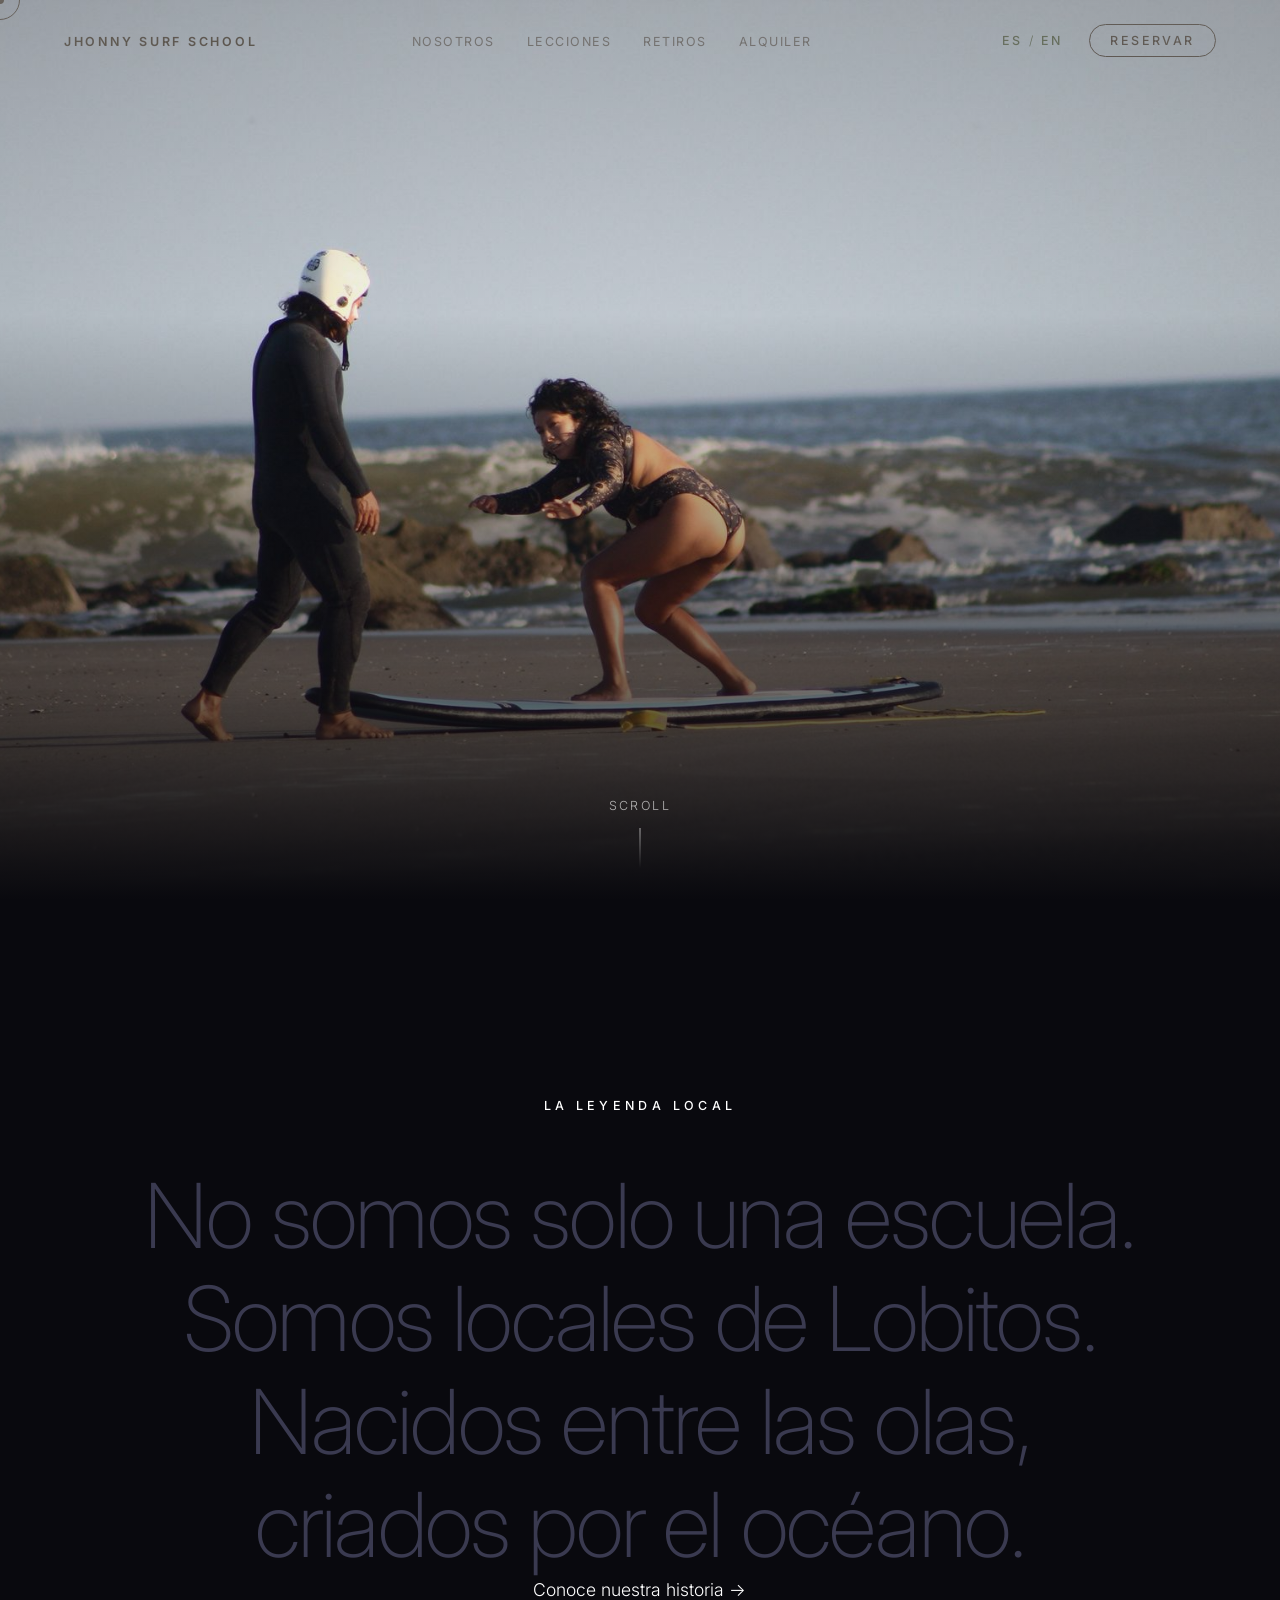
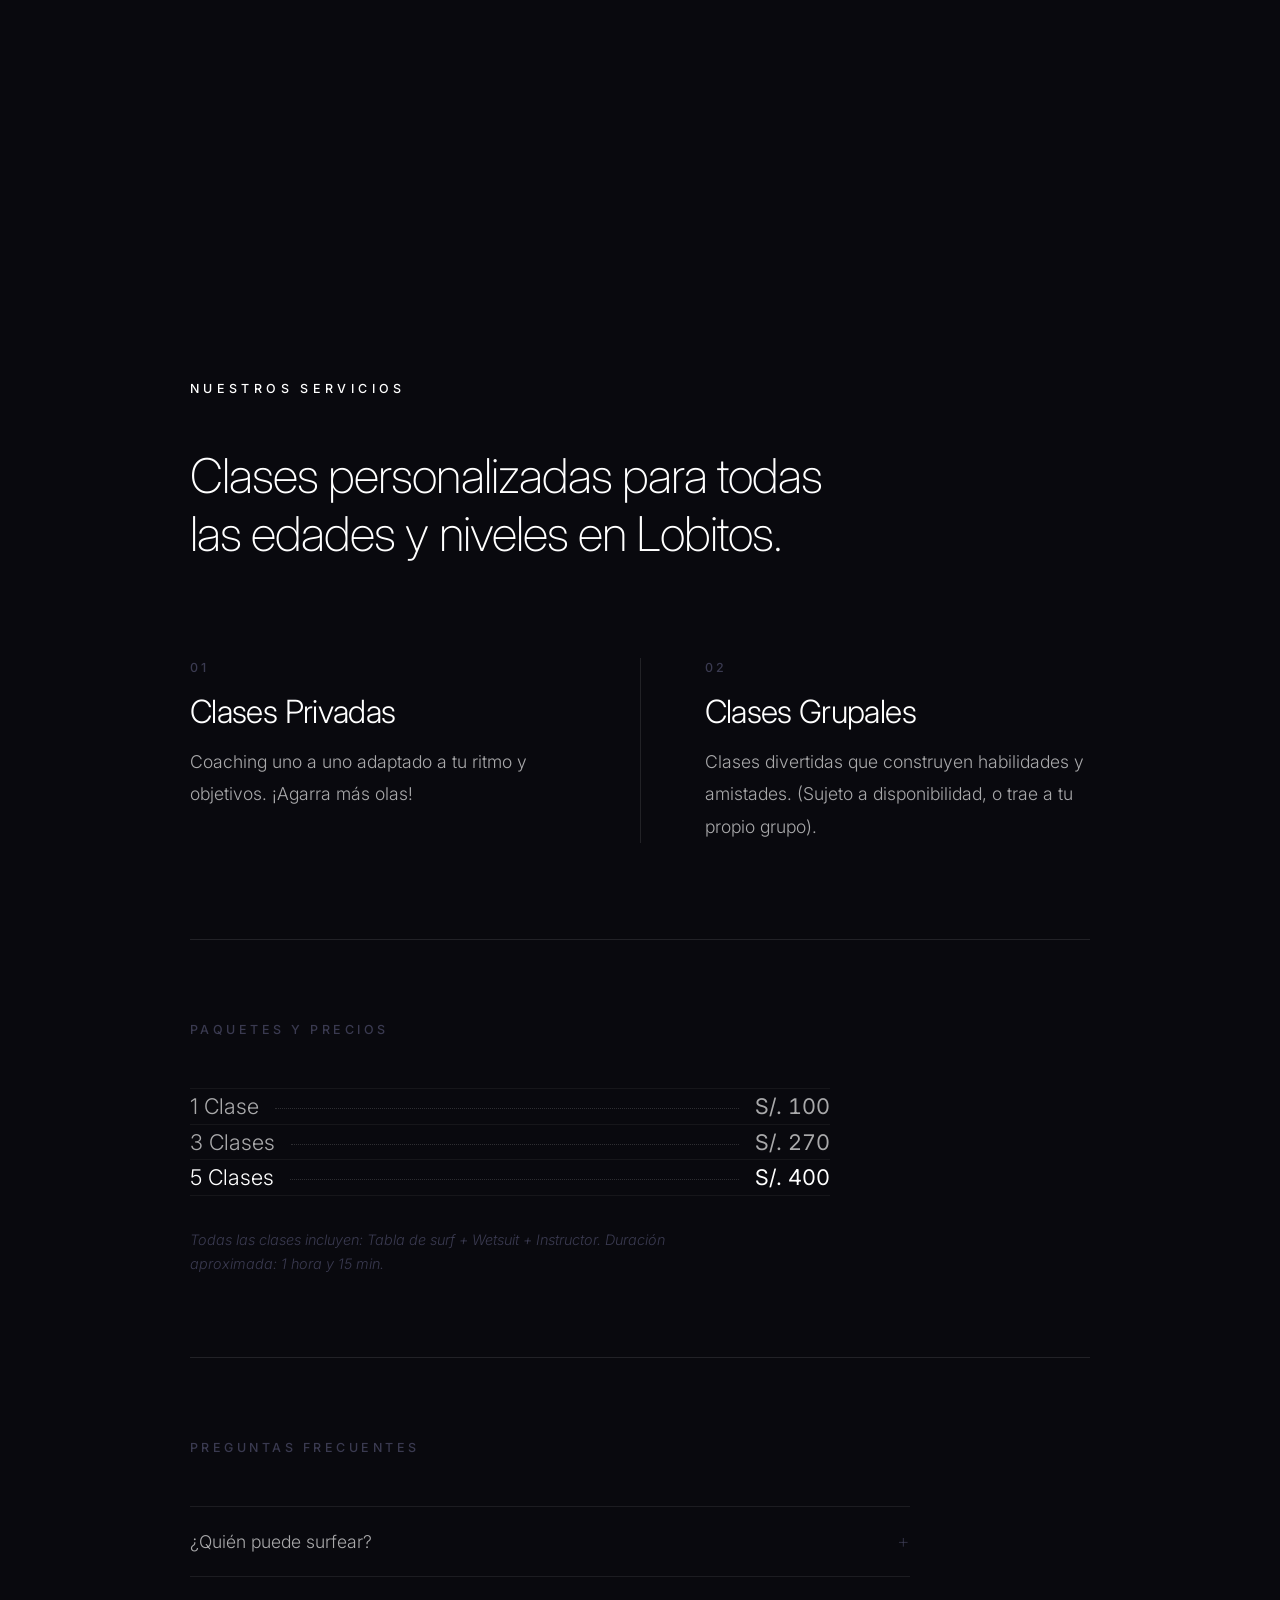
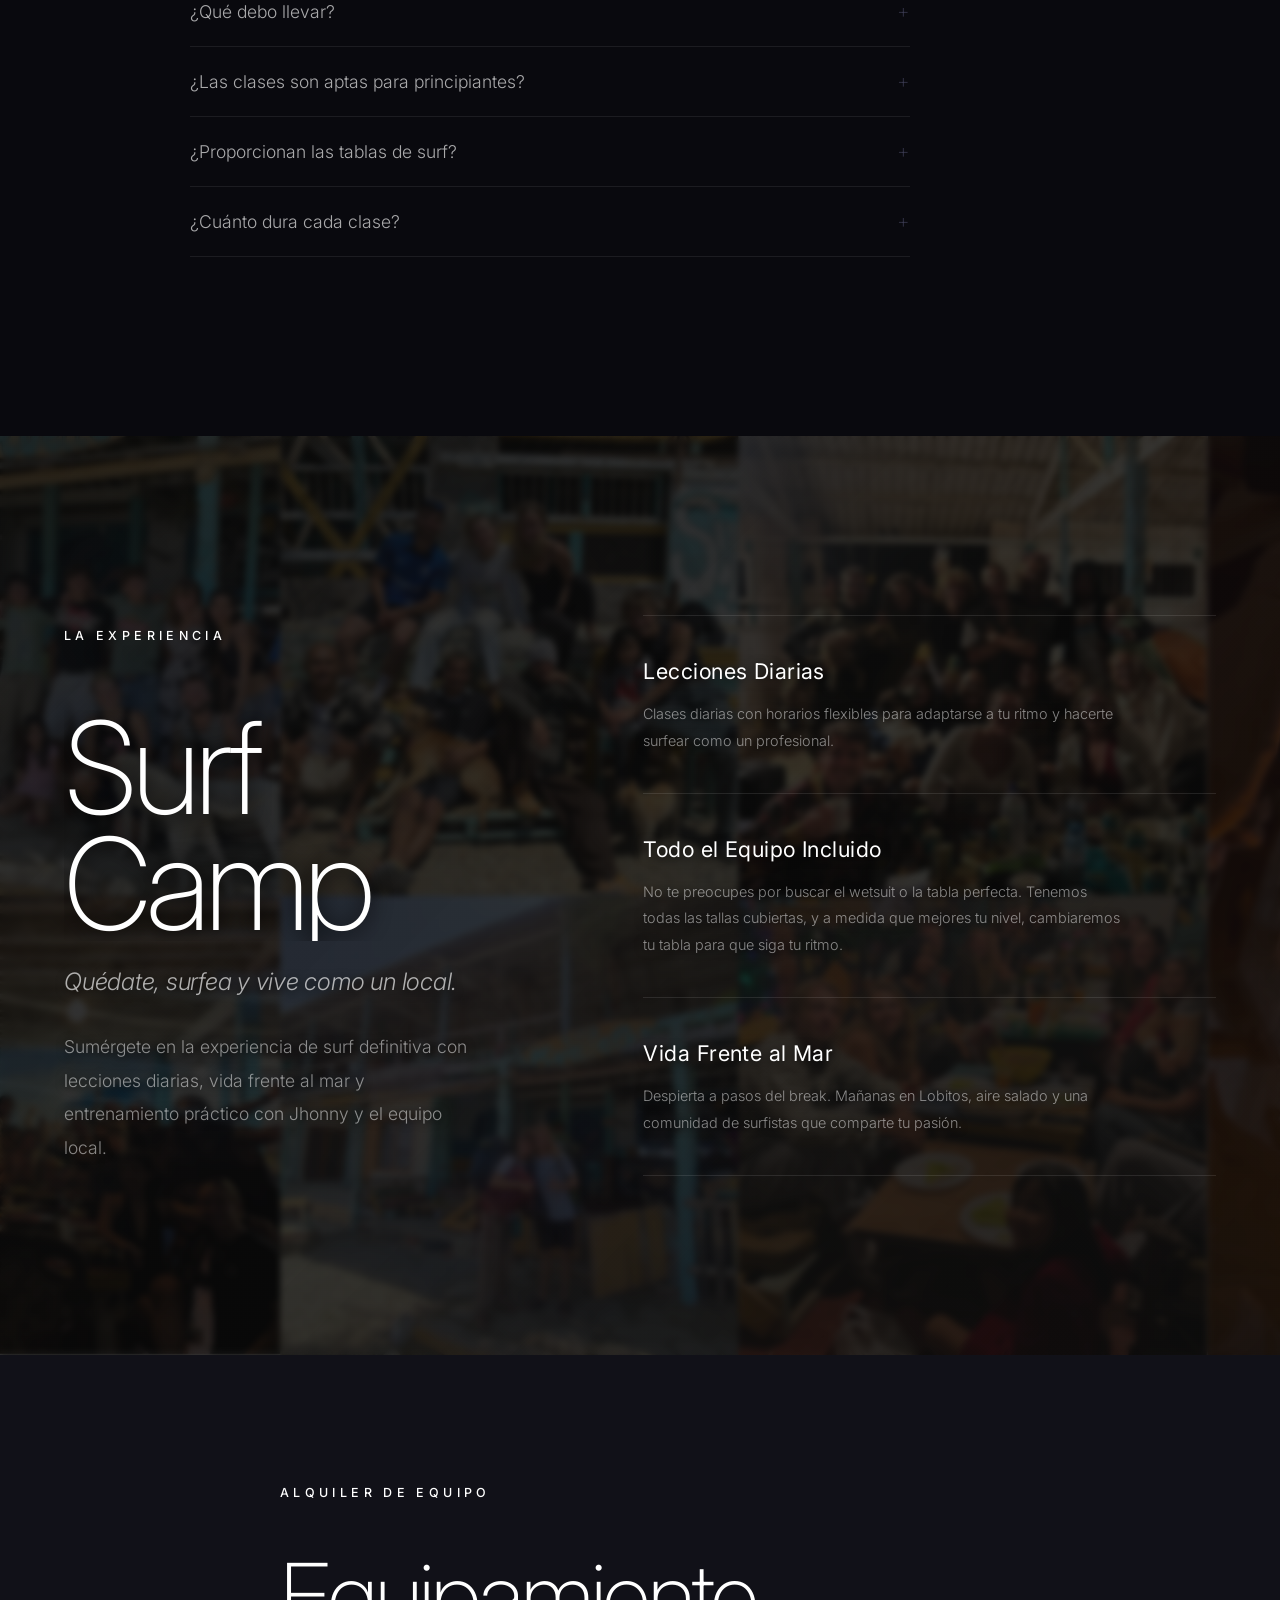
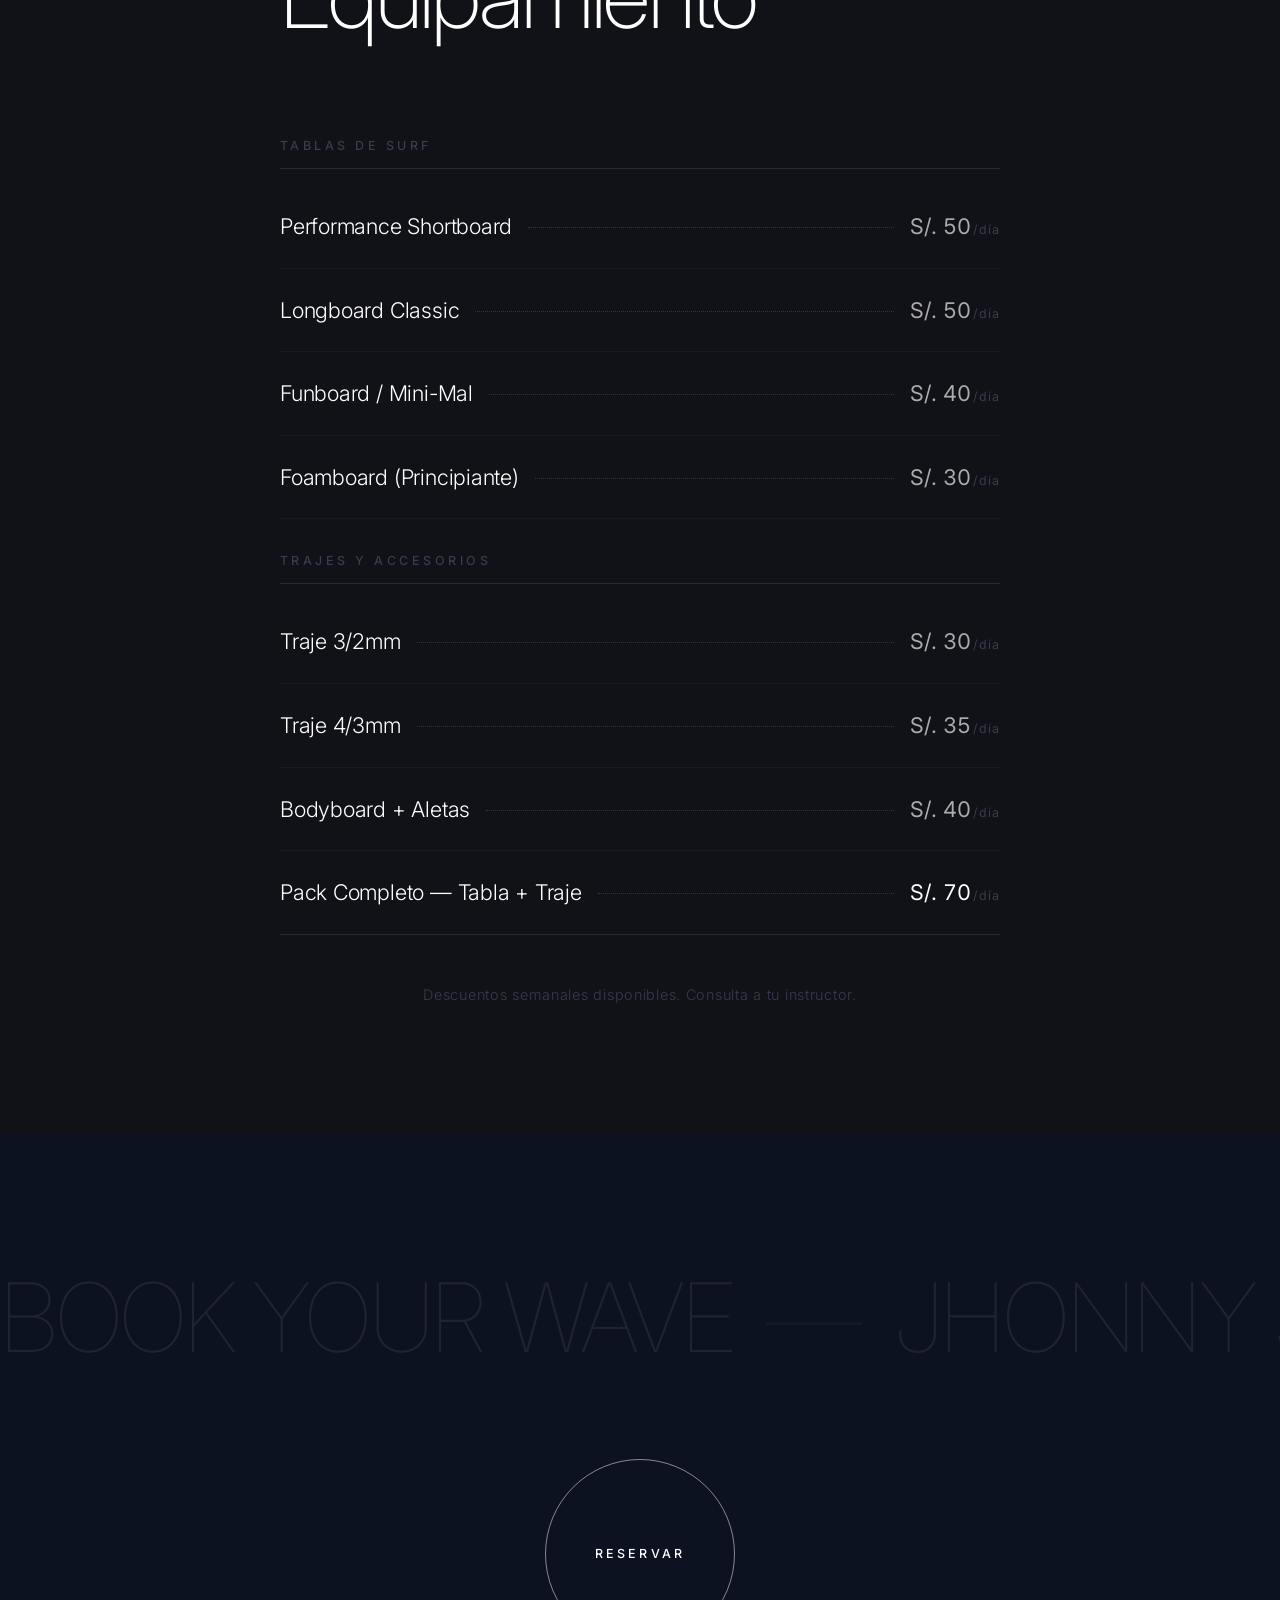
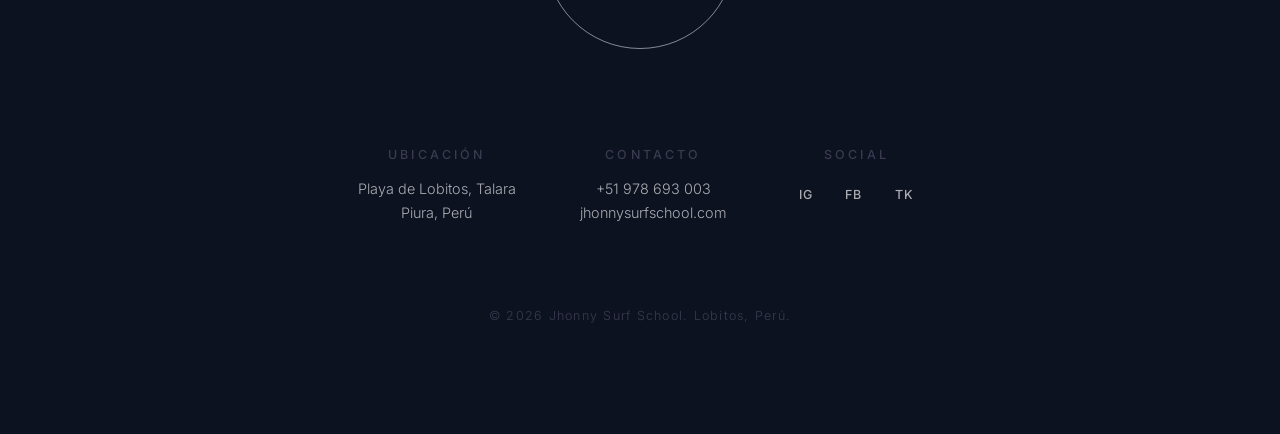
==== index.html @ 875c86e7 "a" ====
<!DOCTYPE html>
<html lang="es" data-lang="es">

<head>
    <meta charset="UTF-8">
    <meta name="viewport" content="width=device-width, initial-scale=1.0">
    <meta name="description" content="Jhonny Surf School — La experiencia auténtica de surf en Lobitos, Perú.">
    <title>Jhonny Surf School — Lobitos, Peru</title>
    <!-- Favicon -->
    <link rel="icon" type="image/png" href="images/LOGO.png">

    <!-- Google Fonts -->
    <link rel="preconnect" href="https://fonts.googleapis.com">
    <link rel="preconnect" href="https://fonts.gstatic.com" crossorigin>
    <link href="https://fonts.googleapis.com/css2?family=Inter:wght@200;300;400;500;600;700&display=swap"
        rel="stylesheet">

    <!-- GSAP Libraries -->
    <script src="https://cdnjs.cloudflare.com/ajax/libs/gsap/3.12.5/gsap.min.js"></script>
    <script src="https://cdnjs.cloudflare.com/ajax/libs/gsap/3.12.5/ScrollTrigger.min.js"></script>

    <link rel="stylesheet" href="index.css">
</head>

<body>
    <!-- SCROLL PROGRESS -->
    <div class="scroll-progress"></div>

    <!-- CUSTOM CURSOR -->
    <div class="cursor-follower" id="cursor-follower">
        <div class="cursor-dot"></div>
        <div class="cursor-ring"></div>
    </div>

    <!-- FLOATING IMAGE PREVIEW -->
    <div class="floating-preview" id="floating-preview">
        <img src="" alt="" class="floating-img">
    </div>

    <!-- ================================
         NAVIGATION BAR
         ================================ -->
    <header class="header" id="header">
        <nav class="nav">
            <a href="#hero" class="logo">
                <span class="logo-main" data-en="JHONNY SURF SCHOOL" data-es="JHONNY SURF SCHOOL">JHONNY SURF
                    SCHOOL</span>
            </a>

            <div class="nav-backdrop" id="nav-backdrop"></div>
            <ul class="nav-menu" id="nav-menu">
                <button class="nav-close" id="nav-close" aria-label="Close Menu">&times;</button>
                <li><a href="#about" class="nav-link" data-en="About" data-es="Nosotros">Nosotros</a></li>
                <li><a href="#lessons" class="nav-link" data-en="Lessons" data-es="Lecciones">Lecciones</a></li>
                <li><a href="#retreats" class="nav-link" data-en="Retreats" data-es="Retiros">Retiros</a></li>
                <li><a href="#rentals" class="nav-link" data-en="Rentals" data-es="Alquiler">Alquiler</a></li>
                <div class="nav-wavy-line">
                    <svg width="60" height="20" viewBox="0 0 40 12" fill="none" xmlns="http://www.w3.org/2000/svg">
                        <path d="M0 6C5 6 5 1 10 1C15 1 15 11 20 11C25 11 25 1 30 1C35 1 35 6 40 6"
                            stroke="rgba(255,255,255,0.4)" stroke-width="2" />
                    </svg>
                </div>
                <a href="https://instagram.com/jhonnysurfschool.lobitos" target="_blank" rel="noopener noreferrer"
                    class="nav-ig-link">@jhonnysurfschool.lobitos</a>
                <p></p>
            </ul>

            <div class="nav-actions">
                <!-- Language Toggle -->
                <div class="lang-toggle" id="lang-toggle" aria-label="Language toggle">
                    <span class="lang-opt" data-lang-btn="es">ES</span>
                    <span class="lang-divider">/</span>
                    <span class="lang-opt" data-lang-btn="en">EN</span>
                </div>

                <!-- CTA Button -->
                <button class="nav-reservar magnetic-btn" id="nav-reservar-btn" aria-label="Reservar">
                    <span data-en="BOOK" data-es="RESERVAR">RESERVAR</span>
                </button>

                <!-- Mobile Toggle -->
                <button class="nav-toggle" id="nav-toggle" aria-label="Menu">
                    <span></span>
                    <span></span>
                </button>
            </div>
        </nav>
    </header>

    <main>
        <!-- ================================
             HERO SECTION — CINEMATIC VIDEO
             ================================ -->
        <section class="hero" id="hero">
            <div class="hero-bg">
                <!-- Video loop — falls back to image -->
                <video class="hero-video" autoplay muted loop playsinline poster="images/hero-cinematic.jpeg">
                    <!-- No source: uses poster image gracefully -->
                </video>
                <img src="images/hero-cinematic.jpeg" alt="" class="hero-fallback">
                <div class="hero-overlay"></div>
            </div>

            <div class="hero-content">
                <div class="hero-title-wrap">
                    <h1 class="hero-title">
                        <span class="hero-mask"><span class="hero-word">JHONNY SURF.</span></span>
                    </h1>
                </div>
                <div class="hero-sub" data-en="Lobitos, Peru. The authentic surf experience."
                    data-es="Lobitos, Perú. La experiencia auténtica de surf.">
                    Lobitos, Perú. La experiencia auténtica de surf.
                </div>
            </div>

            <div class="hero-scroll-hint">
                <span data-en="Scroll" data-es="Scroll">Scroll</span>
                <div class="scroll-line"></div>
            </div>
        </section>

        <!-- ================================
             ABOUT SECTION — KINETIC TYPOGRAPHY
             ================================ -->
        <section class="about" id="about">
            <div class="about-portrait">
                <img src="images/instructor-1.jpeg" alt="Jhonny — Lobitos local" class="portrait-img">
                <div class="portrait-overlay"></div>
            </div>

            <div class="about-content">
                <span class="section-label" data-en="THE LOCAL LEGEND" data-es="LA LEYENDA LOCAL">LA LEYENDA
                    LOCAL</span>
                <p class="about-text">
                    <span class="text-line"><span class="text-mask" data-en="We are not just a school."
                            data-es="No somos solo una escuela.">No somos solo una escuela.</span></span>
                    <span class="text-line"><span class="text-mask" data-en="We are Lobitos locals."
                            data-es="Somos locales de Lobitos.">Somos locales de Lobitos.</span></span>
                    <span class="text-line"><span class="text-mask" data-en="Born in the waves,"
                            data-es="Nacidos entre las olas,">Nacidos entre las olas,</span></span>
                    <span class="text-line"><span class="text-mask" data-en="raised by the ocean."
                            data-es="criados por el océano.">criados por el océano.</span></span>
                </p>
                <a href="about.html" class="about-story-link" data-en="Discover our story →"
                    data-es="Conoce nuestra historia →">Conoce nuestra historia →</a>
            </div>
        </section>

        <!-- ================================
             LESSONS — EDITORIAL SERVICES + PRICING + FAQ
             ================================ -->
        <section class="lessons-editorial" id="lessons">
            <div class="lessons-container">

                <!-- ── HEADER ── -->
                <header class="lessons-header">
                    <span class="section-label" data-en="OUR SERVICES" data-es="NUESTROS SERVICIOS">NUESTROS
                        SERVICIOS</span>
                    <h2 class="lessons-title" data-en="Personalized lessons for all ages and levels in Lobitos."
                        data-es="Clases personalizadas para todas las edades y niveles en Lobitos.">
                        Clases personalizadas para todas las edades y niveles en Lobitos.
                    </h2>
                </header>

                <!-- ── SERVICES 2-COL ── -->
                <div class="lessons-services">
                    <div class="service-col">
                        <span class="service-number">01</span>
                        <h3 class="service-title" data-en="Private Lessons" data-es="Clases Privadas">Clases Privadas
                        </h3>
                        <p class="service-text"
                            data-en="One-on-one coaching adapted to your pace and goals. Catch more waves!"
                            data-es="Coaching uno a uno adaptado a tu ritmo y objetivos. ¡Agarra más olas!">
                            Coaching uno a uno adaptado a tu ritmo y objetivos. ¡Agarra más olas!
                        </p>
                    </div>
                    <div class="service-divider"></div>
                    <div class="service-col">
                        <span class="service-number">02</span>
                        <h3 class="service-title" data-en="Group Lessons" data-es="Clases Grupales">Clases Grupales</h3>
                        <p class="service-text"
                            data-en="Fun classes that build skills and friendships. (Subject to availability, or bring your own group)."
                            data-es="Clases divertidas que construyen habilidades y amistades. (Sujeto a disponibilidad, o trae a tu propio grupo).">
                            Clases divertidas que construyen habilidades y amistades. (Sujeto a disponibilidad, o trae a
                            tu propio grupo).
                        </p>
                    </div>
                </div>

                <!-- ── DIVIDER ── -->
                <div class="lessons-rule"></div>

                <!-- ── PRICING SPEC SHEET ── -->
                <div class="lessons-pricing">
                    <h3 class="pricing-heading" data-en="Packages &amp; Prices" data-es="Paquetes y Precios">Paquetes y
                        Precios</h3>

                    <div class="pricing-list">
                        <div class="pricing-item">
                            <span class="pricing-name" data-en="1 Lesson" data-es="1 Clase">1 Clase</span>
                            <span class="pricing-dots"></span>
                            <span class="pricing-value">S/. 100</span>
                        </div>
                        <div class="pricing-item">
                            <span class="pricing-name" data-en="3 Lessons" data-es="3 Clases">3 Clases</span>
                            <span class="pricing-dots"></span>
                            <span class="pricing-value">S/. 270</span>
                        </div>
                        <div class="pricing-item pricing-item--featured">
                            <span class="pricing-name" data-en="5 Lessons" data-es="5 Clases">5 Clases</span>
                            <span class="pricing-dots"></span>
                            <span class="pricing-value">S/. 400</span>
                        </div>
                    </div>

                    <p class="pricing-note"
                        data-en="All lessons include: Surfboard + Wetsuit + Instructor. Approximate duration: 1 hour 15 min."
                        data-es="Todas las clases incluyen: Tabla de surf + Wetsuit + Instructor. Duración aproximada: 1 hora y 15 min.">
                        Todas las clases incluyen: Tabla de surf + Wetsuit + Instructor. Duración aproximada: 1 hora y
                        15 min.
                    </p>
                </div>

                <!-- ── DIVIDER ── -->
                <div class="lessons-rule"></div>

                <!-- ── FAQ ACCORDION ── -->
                <div class="lessons-faq">
                    <h3 class="faq-heading" data-en="Frequently Asked Questions" data-es="Preguntas Frecuentes">
                        Preguntas Frecuentes</h3>

                    <div class="faq-list">
                        <div class="faq-item">
                            <button class="faq-question" aria-expanded="false">
                                <span data-en="Who can surf?" data-es="¿Quién puede surfear?">¿Quién puede
                                    surfear?</span>
                                <span class="faq-icon" aria-hidden="true">+</span>
                            </button>
                            <div class="faq-answer">
                                <p data-en="Everyone is welcome, from children to adults, beginners to pros."
                                    data-es="Todos son bienvenidos, desde niños hasta adultos, principiantes hasta pros.">
                                    Todos son bienvenidos, desde niños hasta adultos, principiantes hasta pros.
                                </p>
                            </div>
                        </div>

                        <div class="faq-item">
                            <button class="faq-question" aria-expanded="false">
                                <span data-en="What should I bring?" data-es="¿Qué debo llevar?">¿Qué debo
                                    llevar?</span>
                                <span class="faq-icon" aria-hidden="true">+</span>
                            </button>
                            <div class="faq-answer">
                                <p data-en="Swimwear, sunscreen, a towel, and a great attitude!"
                                    data-es="Ropa de baño, bloqueador solar, una toalla y ¡buena actitud!">
                                    Ropa de baño, bloqueador solar, una toalla y ¡buena actitud!
                                </p>
                            </div>
                        </div>

                        <div class="faq-item">
                            <button class="faq-question" aria-expanded="false">
                                <span data-en="Are lessons suitable for beginners?"
                                    data-es="¿Las clases son aptas para principiantes?">¿Las clases son aptas para
                                    principiantes?</span>
                                <span class="faq-icon" aria-hidden="true">+</span>
                            </button>
                            <div class="faq-answer">
                                <p data-en="Absolutely! Jhonny specializes in teaching beginners with great patience and clear guidance."
                                    data-es="¡Absolutamente! Jhonny se especializa en enseñar a principiantes con mucha paciencia y guía clara.">
                                    ¡Absolutamente! Jhonny se especializa en enseñar a principiantes con mucha paciencia
                                    y guía clara.
                                </p>
                            </div>
                        </div>

                        <div class="faq-item">
                            <button class="faq-question" aria-expanded="false">
                                <span data-en="Do you provide surfboards?"
                                    data-es="¿Proporcionan las tablas de surf?">¿Proporcionan las tablas de surf?</span>
                                <span class="faq-icon" aria-hidden="true">+</span>
                            </button>
                            <div class="faq-answer">
                                <p data-en="Yes, we include full equipment (board and wetsuit) in the price of all lessons."
                                    data-es="Sí, incluimos el equipo completo (tabla y wetsuit) en el precio de todas las lecciones.">
                                    Sí, incluimos el equipo completo (tabla y wetsuit) en el precio de todas las
                                    lecciones.
                                </p>
                            </div>
                        </div>

                        <div class="faq-item">
                            <button class="faq-question" aria-expanded="false">
                                <span data-en="How long is each lesson?" data-es="¿Cuánto dura cada clase?">¿Cuánto dura
                                    cada clase?</span>
                                <span class="faq-icon" aria-hidden="true">+</span>
                            </button>
                            <div class="faq-answer">
                                <p data-en="Typically between 1 hour and 1.5 hours, depending on ocean conditions and your energy."
                                    data-es="Típicamente entre 1 hora y 1 hora y media, dependiendo de las condiciones del mar y tu energía.">
                                    Típicamente entre 1 hora y 1 hora y media, dependiendo de las condiciones del mar y
                                    tu energía.
                                </p>
                            </div>
                        </div>
                    </div>
                </div>

            </div>
        </section>


        <!-- ================================
             SURF CAMP — EDITORIAL NARRATIVE
             ================================ -->
        <section class="retreats" id="retreats">
            <div class="retreats-bg">
                <img src="images/surfcamp.png" alt="Surf camp Lobitos" class="retreats-img">
                <div class="retreats-overlay"></div>
            </div>

            <div class="retreats-editorial">
                <!-- Left Column: Headline & Narrative -->
                <div class="retreats-left">
                    <span class="section-label" data-en="THE EXPERIENCE" data-es="LA EXPERIENCIA">LA EXPERIENCIA</span>

                    <div class="retreats-title-wrap">
                        <h2 class="retreats-title-editorial">Surf Camp</h2>
                    </div>

                    <p class="retreats-subline" data-en="Stay, surf and live like a local."
                        data-es="Quédate, surfea y vive como un local.">
                        Quédate, surfea y vive como un local.
                    </p>

                    <p class="retreats-narrative"
                        data-en="Immerse yourself in the ultimate surf experience with daily lessons, life facing the ocean, and hands-on training with Jhonny and the local team."
                        data-es="Sumérgete en la experiencia de surf definitiva con lecciones diarias, vida frente al mar y entrenamiento práctico con Jhonny y el equipo local.">
                        Sumérgete en la experiencia de surf definitiva con lecciones diarias, vida frente al mar y
                        entrenamiento práctico con Jhonny y el equipo local.
                    </p>
                </div>

                <!-- Right Column: Features as minimalist text blocks -->
                <div class="retreats-right">
                    <div class="retreat-feature">
                        <h3 class="feature-title" data-en="Daily Lessons" data-es="Lecciones Diarias">Lecciones Diarias
                        </h3>
                        <p class="feature-text"
                            data-en="Daily classes with flexible schedules to adapt to your pace and get you surfing like a professional."
                            data-es="Clases diarias con horarios flexibles para adaptarse a tu ritmo y hacerte surfear como un profesional.">
                            Clases diarias con horarios flexibles para adaptarse a tu ritmo y hacerte surfear como un
                            profesional.
                        </p>
                    </div>

                    <div class="retreat-feature">
                        <h3 class="feature-title" data-en="All Equipment Included" data-es="Todo el Equipo Incluido">
                            Todo el Equipo Incluido</h3>
                        <p class="feature-text"
                            data-en="Don't worry about finding the perfect wetsuit or board. We have all sizes covered, and as your level improves, we'll change your board to keep up with your progress."
                            data-es="No te preocupes por buscar el wetsuit o la tabla perfecta. Tenemos todas las tallas cubiertas, y a medida que mejores tu nivel, cambiaremos tu tabla para que siga tu ritmo.">
                            No te preocupes por buscar el wetsuit o la tabla perfecta. Tenemos todas las tallas
                            cubiertas, y a medida que mejores tu nivel, cambiaremos tu tabla para que siga tu ritmo.
                        </p>
                    </div>

                    <div class="retreat-feature">
                        <h3 class="feature-title" data-en="Ocean-Front Life" data-es="Vida Frente al Mar">Vida Frente al
                            Mar</h3>
                        <p class="feature-text"
                            data-en="Wake up steps from the break. Lobitos mornings, salt air, and a community of surfers who share your passion."
                            data-es="Despierta a pasos del break. Mañanas en Lobitos, aire salado y una comunidad de surfistas que comparte tu pasión.">
                            Despierta a pasos del break. Mañanas en Lobitos, aire salado y una comunidad de surfistas
                            que comparte tu pasión.
                        </p>
                    </div>
                </div>
            </div>
        </section>

        <!-- ================================
             RENTALS — MENU / SPEC SHEET
             ================================ -->
        <section class="rentals" id="rentals">
            <div class="rentals-container">
                <header class="rentals-header">
                    <span class="section-label" data-en="GEAR RENTAL" data-es="ALQUILER DE EQUIPO">ALQUILER DE
                        EQUIPO</span>
                    <h2 class="rentals-title" data-en="Equipment" data-es="Equipamiento">Equipamiento</h2>
                </header>

                <div class="menu-list">
                    <div class="menu-category">
                        <span class="menu-cat-label" data-en="Surfboards" data-es="Tablas de Surf">Tablas de Surf</span>
                    </div>
                    <div class="menu-item">
                        <span class="menu-name" data-en="Performance Shortboard"
                            data-es="Performance Shortboard">Performance Shortboard</span>
                        <span class="menu-dots"></span>
                        <span class="menu-price">S/. 50<span class="menu-unit">/día</span></span>
                    </div>
                    <div class="menu-item">
                        <span class="menu-name" data-en="Longboard Classic" data-es="Longboard Classic">Longboard
                            Classic</span>
                        <span class="menu-dots"></span>
                        <span class="menu-price">S/. 50<span class="menu-unit">/día</span></span>
                    </div>
                    <div class="menu-item">
                        <span class="menu-name" data-en="Funboard / Mini-Mal" data-es="Funboard / Mini-Mal">Funboard /
                            Mini-Mal</span>
                        <span class="menu-dots"></span>
                        <span class="menu-price">S/. 40<span class="menu-unit">/día</span></span>
                    </div>
                    <div class="menu-item">
                        <span class="menu-name" data-en="Foamboard (Beginner)"
                            data-es="Foamboard (Principiante)">Foamboard (Principiante)</span>
                        <span class="menu-dots"></span>
                        <span class="menu-price">S/. 30<span class="menu-unit">/día</span></span>
                    </div>

                    <div class="menu-category">
                        <span class="menu-cat-label" data-en="Wetsuits & Accessories"
                            data-es="Trajes y Accesorios">Trajes y Accesorios</span>
                    </div>
                    <div class="menu-item">
                        <span class="menu-name" data-en="Wetsuit 3/2mm" data-es="Traje 3/2mm">Traje 3/2mm</span>
                        <span class="menu-dots"></span>
                        <span class="menu-price">S/. 30<span class="menu-unit">/día</span></span>
                    </div>
                    <div class="menu-item">
                        <span class="menu-name" data-en="Wetsuit 4/3mm" data-es="Traje 4/3mm">Traje 4/3mm</span>
                        <span class="menu-dots"></span>
                        <span class="menu-price">S/. 35<span class="menu-unit">/día</span></span>
                    </div>
                    <div class="menu-item">
                        <span class="menu-name" data-en="Bodyboard + Fins" data-es="Bodyboard + Aletas">Bodyboard +
                            Aletas</span>
                        <span class="menu-dots"></span>
                        <span class="menu-price">S/. 40<span class="menu-unit">/día</span></span>
                    </div>
                    <div class="menu-item menu-featured">
                        <span class="menu-name" data-en="Full Package — Board + Suit"
                            data-es="Pack Completo — Tabla + Traje">Pack Completo — Tabla + Traje</span>
                        <span class="menu-dots"></span>
                        <span class="menu-price">S/. 70<span class="menu-unit">/día</span></span>
                    </div>
                </div>

                <p class="menu-note" data-en="Weekly discounts available. Ask your instructor."
                    data-es="Descuentos semanales disponibles. Consulta a tu instructor.">Descuentos semanales
                    disponibles. Consulta a tu instructor.</p>
            </div>
        </section>
    </main>

    <!-- ================================
         FOOTER — KINETIC MARQUEE & CTA
         ================================ -->
    <footer class="footer" id="footer">

        <!-- Marquee Text — pointer-events: none -->
        <div class="marquee-container" aria-hidden="true">
            <div class="marquee-track">
                <span class="marquee-text">BOOK YOUR WAVE</span>
                <span class="marquee-divider">—</span>
                <span class="marquee-text">JHONNY SURF SCHOOL</span>
                <span class="marquee-divider">—</span>
                <span class="marquee-text">BOOK YOUR WAVE</span>
                <span class="marquee-divider">—</span>
                <span class="marquee-text">JHONNY SURF SCHOOL</span>
                <span class="marquee-divider">—</span>
                <span class="marquee-text">BOOK YOUR WAVE</span>
                <span class="marquee-divider">—</span>
                <span class="marquee-text">JHONNY SURF SCHOOL</span>
                <span class="marquee-divider">—</span>
            </div>
        </div>

        <!-- Giant Circular CTA -->
        <div class="footer-cta">
            <button class="cta-circle magnetic-btn" id="cta-circle-btn" aria-label="Reservar">
                <span data-en="BOOK" data-es="RESERVAR">RESERVAR</span>
            </button>
        </div>

        <!-- Footer Info -->
        <div class="footer-info">
            <div class="footer-col">
                <span class="footer-label" data-en="Location" data-es="Ubicación">Ubicación</span>
                <p>Playa de Lobitos, Talara<br>Piura, Perú</p>
            </div>
            <div class="footer-col">
                <span class="footer-label" data-en="Contact" data-es="Contacto">Contacto</span>
                <p>+51 978 693 003<br>jhonnysurfschool.com</p>
            </div>
            <div class="footer-col">
                <span class="footer-label">Social</span>
                <div class="social-links">
                    <a href="https://www.instagram.com/jhonnysurfschool.lobitos?utm_source=ig_web_button_share_sheet&igsh=ZDNlZDc0MzIxNw=="
                        aria-label="Instagram">IG</a>
                    <a href="#" aria-label="Facebook">FB</a>
                    <a href="#" aria-label="TikTok">TK</a>
                </div>
            </div>
        </div>

        <div class="footer-bottom">
            <span>© 2026 Jhonny Surf School. Lobitos, Perú.</span>
        </div>
    </footer>

    <!-- ================================
         BOOKING OVERLAY — CINEMATIC
         ================================ -->
    <div class="booking-overlay" id="booking-overlay">
        <div class="booking-backdrop"></div>

        <!-- Close -->
        <button class="booking-close magnetic-btn" id="booking-close" aria-label="Cerrar">
            <svg width="24" height="24" viewBox="0 0 24 24" fill="none" stroke="currentColor" stroke-width="1.5">
                <line x1="18" y1="6" x2="6" y2="18"></line>
                <line x1="6" y1="6" x2="18" y2="18"></line>
            </svg>
        </button>

        <!-- Progress -->
        <div class="booking-progress">
            <div class="progress-text">
                <span class="progress-step">Paso <span id="current-step">1</span> de 3</span>
            </div>
            <div class="progress-bar">
                <div class="progress-fill" id="progress-fill"></div>
            </div>
        </div>

        <!-- Booking Content -->
        <div class="booking-content">
            <div class="booking-steps" id="booking-steps">

                <!-- STEP 1 -->
                <div class="booking-step active" data-step="1">
                    <h2 class="step-title">
                        <span class="title-line">Elige tu paquete</span>
                        <span class="title-line title-alt">Choose your package</span>
                    </h2>
                    <div class="experience-strips">
                        <div class="experience-strip" data-package="1 Clase" data-price="100">
                            <div class="strip-bg"><img src="images/wave-punta.png" alt="1 Clase"></div>
                            <div class="strip-content">
                                <span class="strip-number">01</span>
                                <h3 class="strip-title">1 Clase</h3>
                                <p class="strip-desc">La introducción perfecta</p>
                                <span class="strip-price">S/. 100</span>
                            </div>
                        </div>
                        <div class="experience-strip" data-package="3 Clases" data-price="270">
                            <div class="strip-bg"><img src="images/piscinas.png" alt="3 Clases"></div>
                            <div class="strip-content">
                                <span class="strip-number">02</span>
                                <h3 class="strip-title">3 Clases</h3>
                                <p class="strip-desc">Construye tu base</p>
                                <span class="strip-price">S/. 270</span>
                            </div>
                        </div>
                        <div class="experience-strip" data-package="5 Clases" data-price="400">
                            <div class="strip-bg"><img src="images/wave-barrel.png" alt="5 Clases"></div>
                            <div class="strip-content">
                                <span class="strip-number">03</span>
                                <h3 class="strip-title">5 Clases</h3>
                                <p class="strip-desc">Evolución completa</p>
                                <span class="strip-price">S/. 400</span>
                            </div>
                        </div>
                    </div>
                </div>

                <!-- STEP 2 -->
                <div class="booking-step step2-flex" data-step="2">

                    <!-- Fixed Header -->
                    <div class="step2-header">
                        <h2 class="step-title">
                            <span class="title-line">Selecciona fecha</span>
                        </h2>
                    </div>

                    <!-- Scrollable Body: Calendar only -->
                    <div class="step2-body">
                        <div class="calendar-container">
                            <div class="calendar-header">
                                <button class="calendar-nav prev" id="cal-prev">←</button>
                                <span class="calendar-month" id="calendar-month">Marzo 2026</span>
                                <button class="calendar-nav next" id="cal-next">→</button>
                            </div>
                            <div class="calendar-weekdays">
                                <span>Lu</span><span>Ma</span><span>Mi</span>
                                <span>Ju</span><span>Vi</span><span>Sá</span><span>Do</span>
                            </div>
                            <div class="calendar-days" id="calendar-days"></div>
                        </div>
                    </div>

                    <!-- Fixed Footer: Time slots + Continue -->
                    <div class="step2-footer">
                        <div class="time-slots">
                            <span class="time-label">Horarios disponibles</span>
                            <div class="time-options" id="time-options">
                                <button class="time-slot" data-time="08:00">08:00 AM</button>
                                <button class="time-slot" data-time="10:30">10:30 AM</button>
                                <button class="time-slot" data-time="14:00">02:00 PM</button>
                                <button class="time-slot" data-time="16:30">04:30 PM</button>
                            </div>
                        </div>
                        <button class="step-nav-btn" id="to-step-3" disabled>Continuar</button>
                    </div>

                </div>

                <!-- STEP 3 -->
                <div class="booking-step" data-step="3">
                    <h2 class="step-title">
                        <span class="title-line">Tus datos</span>
                    </h2>
                    <form class="booking-form" id="booking-form">
                        <div class="form-field">
                            <input type="text" id="booking-name" placeholder="Nombre completo" required>
                            <span class="field-line"></span>
                        </div>

                        <div class="booking-summary">
                            <div class="summary-row">
                                <span class="summary-label">Paquete</span>
                                <span class="summary-value" id="summary-level">—</span>
                            </div>
                            <div class="summary-row">
                                <span class="summary-label">Fecha</span>
                                <span class="summary-value" id="summary-date">—</span>
                            </div>
                            <div class="summary-row">
                                <span class="summary-label">Hora</span>
                                <span class="summary-value" id="summary-time">—</span>
                            </div>
                        </div>
                        <button type="submit" class="confirm-btn magnetic-btn" id="confirm-btn"
                            style="display: flex; align-items: center; justify-content: center; gap: 8px;">
                            <span>CONFIRMAR</span>
                            <svg width="20" height="20" viewBox="0 0 24 24" fill="currentColor"
                                xmlns="http://www.w3.org/2000/svg">
                                <path
                                    d="M17.472 14.382c-.297-.149-1.758-.867-2.03-.967-.273-.099-.471-.148-.67.15-.197.297-.767.966-.94 1.164-.173.199-.347.223-.644.075-.297-.15-1.255-.463-2.39-1.475-.883-.788-1.48-1.761-1.653-2.059-.173-.297-.018-.458.13-.606.134-.133.298-.347.446-.52.149-.174.198-.298.298-.497.099-.198.05-.371-.025-.52-.075-.149-.669-1.612-.916-2.207-.242-.579-.487-.5-.669-.51a5.8 5.8 0 00-.57-.01c-.198 0-.52.074-.792.372-.272.297-1.04 1.016-1.04 2.479 0 1.462 1.065 2.875 1.213 3.074.149.198 2.096 3.2 5.077 4.487.709.306 1.262.489 1.694.625.712.227 1.36.195 1.871.118.571-.085 1.758-.719 2.006-1.413.248-.694.248-1.289.173-1.413-.074-.124-.272-.198-.57-.347z" />
                                <path
                                    d="M12.001 2.002c-5.514 0-9.998 4.484-9.998 9.999 0 1.748.455 3.447 1.32 4.945L1.936 21.93l5.127-1.344a9.962 9.962 0 004.938 1.312h.004c5.513 0 9.997-4.484 9.997-9.999 0-5.515-4.484-9.997-9.997-9.997zm0 18.257h-.003c-1.478 0-2.923-.396-4.185-1.146l-.3-.178-3.111.816.832-3.033-.195-.311a8.136 8.136 0 01-1.244-4.306c0-4.492 3.655-8.147 8.148-8.147 4.492 0 8.146 3.655 8.146 8.148 0 4.492-3.654 8.147-8.147 8.147z" />
                            </svg>
                        </button>
                    </form>
                </div>
            </div>
        </div>

        <!-- Success -->
        <div class="booking-success" id="booking-success">
            <div class="success-content">
                <div class="success-check">
                    <svg viewBox="0 0 52 52">
                        <circle class="check-circle" cx="26" cy="26" r="25" fill="none" />
                        <path class="check-mark" fill="none" d="M14.1 27.2l7.1 7.2 16.7-16.8" />
                    </svg>
                </div>
                <h2 class="success-title">¡Reserva confirmada!</h2>
                <p class="success-message">Nos vemos en el agua 🏄‍♂️</p>
                <p class="success-info">Te enviaremos los detalles por WhatsApp.</p>
            </div>
        </div>
    </div>

    <script>
        /* ── FAQ Accordion ── */
        document.querySelectorAll('.faq-question').forEach(btn => {
            btn.addEventListener('click', () => {
                const item = btn.closest('.faq-item');
                const answer = item.querySelector('.faq-answer');
                const isOpen = item.classList.contains('is-open');

                /* close all others */
                document.querySelectorAll('.faq-item.is-open').forEach(other => {
                    other.classList.remove('is-open');
                    other.querySelector('.faq-answer').style.maxHeight = '0';
                    other.querySelector('.faq-question').setAttribute('aria-expanded', 'false');
                });

                /* toggle clicked */
                if (!isOpen) {
                    item.classList.add('is-open');
                    answer.style.maxHeight = answer.scrollHeight + 'px';
                    btn.setAttribute('aria-expanded', 'true');
                }
            });
        });
    </script>
    <script src="main.js"></script>
</body>

</html>
---- index.css ----
/* ============================================
   JHONNY SURF SCHOOL
   Kinetic & Immersive Design — Awwwards Style
   ============================================ */

/* -------------------- 
   CSS Custom Properties 
   -------------------- */
:root {
    /* Colors */
    --bg-primary: #09090e;
    --bg-secondary: #111118;
    --bg-navy: #0d1220;
    --bg-elevated: #1a1a26;
    --text-primary: #ffffff;
    --text-secondary: rgba(255, 255, 255, 0.65);
    --text-muted: #3a3a50;
    --accent: #e8e8e8;
    --border: rgba(255, 255, 255, 0.1);
    --glass-bg: rgba(255, 255, 255, 0.07);
    --glass-border: rgba(255, 255, 255, 0.15);

    /* Typography */
    --font-main: 'Inter', -apple-system, BlinkMacSystemFont, 'Segoe UI', sans-serif;
    --text-xs: clamp(0.65rem, 1vw, 0.78rem);
    --text-sm: clamp(0.8rem, 1.2vw, 0.9rem);
    --text-base: clamp(0.95rem, 1.5vw, 1.1rem);
    --text-lg: clamp(1.1rem, 2vw, 1.35rem);
    --text-xl: clamp(1.5rem, 3vw, 2rem);
    --text-2xl: clamp(2rem, 4vw, 3rem);
    --text-3xl: clamp(2.5rem, 5vw, 4rem);
    --text-hero: clamp(16vw, 21vw, 26vw);
    --text-display: clamp(2.8rem, 7vw, 7rem);

    /* Spacing */
    --space-1: 0.25rem;
    --space-2: 0.5rem;
    --space-3: 0.75rem;
    --space-4: 1rem;
    --space-6: 1.5rem;
    --space-8: 2rem;
    --space-12: 3rem;
    --space-16: 4rem;
    --space-20: 5rem;
    --space-24: 6rem;
    --space-32: 8rem;

    --container-padding: clamp(1.5rem, 5vw, 6rem);

    /* Easing */
    --ease-out: cubic-bezier(0.16, 1, 0.3, 1);
    --ease-smooth: cubic-bezier(0.4, 0, 0.2, 1);
    --duration-fast: 200ms;
    --duration-base: 400ms;
    --duration-slow: 800ms;
}

/* -------------------- 
   Reset & Base 
   -------------------- */
*,
*::before,
*::after {
    box-sizing: border-box;
    margin: 0;
    padding: 0;
}

html {
    scroll-behavior: smooth;
}

body {
    font-family: var(--font-main);
    font-size: var(--text-base);
    font-weight: 300;
    line-height: 1.6;
    color: var(--text-primary);
    background: var(--bg-primary);
    overflow-x: hidden;
    -webkit-font-smoothing: antialiased;
    -moz-osx-font-smoothing: grayscale;
}

a {
    text-decoration: none;
    color: inherit;
}

ul {
    list-style: none;
}

img {
    max-width: 100%;
    display: block;
}

button {
    font-family: var(--font-main);
    cursor: pointer;
    border: none;
    background: none;
    color: inherit;
}

/* -------------------- 
   Scroll Progress 
   -------------------- */
.scroll-progress {
    position: fixed;
    top: 0;
    left: 0;
    width: 0%;
    height: 2px;
    background: var(--text-primary);
    z-index: 10000;
    transition: width 50ms linear;
}

/* -------------------- 
   Custom Cursor 
   -------------------- */
.cursor-follower {
    position: fixed;
    pointer-events: none;
    z-index: 9998;
    mix-blend-mode: difference;
}

.cursor-dot {
    position: absolute;
    width: 8px;
    height: 8px;
    background: var(--text-primary);
    border-radius: 50%;
    transform: translate(-50%, -50%);
}

.cursor-ring {
    position: absolute;
    width: 40px;
    height: 40px;
    border: 1px solid var(--text-primary);
    border-radius: 50%;
    transform: translate(-50%, -50%);
    transition: width var(--duration-base) var(--ease-out),
        height var(--duration-base) var(--ease-out),
        opacity var(--duration-base);
}

.cursor-follower.hovering .cursor-ring {
    width: 64px;
    height: 64px;
    opacity: 0.5;
}

/* -------------------- 
   Floating Preview 
   -------------------- */
.floating-preview {
    position: fixed;
    width: 280px;
    height: 190px;
    pointer-events: none;
    z-index: 200;
    opacity: 0;
    transform: translate(-50%, -50%) scale(0.85);
    transition: opacity var(--duration-base) var(--ease-out),
        transform var(--duration-base) var(--ease-out);
    overflow: hidden;
    border-radius: 4px;
}

.floating-preview.active {
    opacity: 1;
    transform: translate(-50%, -50%) scale(1);
}

.floating-img {
    width: 100%;
    height: 100%;
    object-fit: cover;
}

/* ==========================================
   NAVIGATION
   ========================================== */
.header {
    position: fixed;
    top: 0;
    left: 0;
    right: 0;
    z-index: 1000;
    padding: var(--space-6) var(--container-padding);
    mix-blend-mode: difference;
    transition: background var(--duration-base), backdrop-filter var(--duration-base);
}

.header.scrolled {
    mix-blend-mode: normal;
    background: rgba(9, 9, 14, 0.85);
    backdrop-filter: blur(20px);
    -webkit-backdrop-filter: blur(20px);
}

.nav {
    display: flex;
    justify-content: space-between;
    align-items: center;
    gap: var(--space-8);
}

.logo {
    flex-shrink: 0;
}

.logo-main {
    font-size: var(--text-xs);
    font-weight: 600;
    letter-spacing: 0.22em;
    text-transform: uppercase;
    color: var(--text-primary);
    white-space: nowrap;
}

.nav-menu {
    display: flex;
    gap: var(--space-8);
    align-items: center;
}

.nav-link {
    font-size: var(--text-xs);
    font-weight: 400;
    letter-spacing: 0.12em;
    text-transform: uppercase;
    color: var(--text-secondary);
    transition: color var(--duration-base);
    position: relative;
}

.nav-link:hover {
    color: var(--text-primary);
}

.nav-link::after {
    content: '';
    position: absolute;
    bottom: -4px;
    left: 0;
    width: 0;
    height: 1px;
    background: var(--text-primary);
    transition: width var(--duration-base) var(--ease-out);
}

.nav-link:hover::after {
    width: 100%;
}

.nav-actions {
    display: flex;
    align-items: center;
    gap: var(--space-6);
    flex-shrink: 0;
}

/* Language Toggle */
.lang-toggle {
    display: flex;
    align-items: center;
    gap: 4px;
    cursor: pointer;
}

.lang-opt {
    font-size: var(--text-xs);
    font-weight: 500;
    letter-spacing: 0.12em;
    color: var(--text-muted);
    transition: color var(--duration-fast);
    padding: 2px 4px;
    cursor: pointer;
}

.lang-opt.active {
    color: var(--text-primary);
}

.lang-opt:hover {
    color: var(--text-secondary);
}

.lang-divider {
    font-size: var(--text-xs);
    color: var(--text-muted);
    pointer-events: none;
}

/* Nav RESERVAR Button */
.nav-reservar {
    font-size: var(--text-xs);
    font-weight: 500;
    letter-spacing: 0.2em;
    text-transform: uppercase;
    border: 1px solid var(--text-primary);
    border-radius: 100px;
    padding: 8px 20px;
    color: var(--text-primary);
    cursor: pointer;
    white-space: nowrap;
    transition:
        background 0.3s cubic-bezier(0.25, 1, 0.5, 1),
        color 0.3s cubic-bezier(0.25, 1, 0.5, 1),
        transform 0.3s cubic-bezier(0.25, 1, 0.5, 1),
        border-color 0.3s cubic-bezier(0.25, 1, 0.5, 1);
}

.nav-reservar:hover {
    background: var(--text-primary);
    color: var(--bg-primary);
    border-color: transparent;
    transform: scale(1.05);
}

/* Mobile Toggle */
.nav-toggle {
    display: none;
    flex-direction: column;
    gap: 6px;
    background: none;
    border: none;
    cursor: pointer;
    padding: 10px;
}

.nav-toggle span {
    width: 24px;
    height: 1px;
    background: var(--text-primary);
    transition: transform var(--duration-base);
    display: block;
}

.nav-close,
.nav-backdrop,
.nav-wavy-line,
.nav-ig-link {
    display: none;
}

@media (max-width: 900px) {
    .nav-backdrop {
        display: block;
        position: fixed;
        inset: 0;
        background: rgba(0, 0, 0, 0.4);
        backdrop-filter: blur(4px);
        -webkit-backdrop-filter: blur(4px);
        z-index: 9998;
        opacity: 0;
        pointer-events: none;
        transition: opacity 0.4s ease;
    }

    .nav-backdrop.open {
        opacity: 1;
        pointer-events: auto;
    }

    .nav-menu {
        position: fixed;
        top: 0;
        left: 0;
        z-index: 9999;
        background: #0a0a0a;
        display: flex;
        flex-direction: column;
        align-items: center;
        justify-content: center;
        width: 60%;
        height: 100dvh;
        transform: translateX(-100%);
        transition: transform 0.4s var(--ease-out);
        border-right: 1px solid rgba(255,255,255,0.05);
    }

    .nav-menu.open {
        transform: translateX(0);
    }

    .nav-close {
        position: absolute;
        top: 1.5rem;
        right: 1.5rem;
        color: #ffffff;
        font-size: 2.5rem;
        cursor: pointer;
        padding: 0.5rem;
        z-index: 10000;
        background: transparent;
        border: none;
        line-height: 1;
        display: flex;
    }

    .nav-menu li {
        margin-bottom: 2rem;
    }

    .nav-menu .nav-link {
        color: #ffffff;
        font-size: 2rem;
        font-weight: 300;
        letter-spacing: 0.1em;
        text-transform: uppercase;
        transition: color 0.3s ease;
    }

    .nav-menu .nav-link::after {
        display: none;
    }

    .nav-menu .nav-link:hover {
        color: #9ca3af;
    }

    .nav-wavy-line {
        display: block;
        margin-top: 2rem;
        opacity: 0.6;
    }

    .nav-ig-link {
        display: block;
        font-size: var(--text-sm);
        color: rgba(255, 255, 255, 0.5);
        letter-spacing: 0.1em;
        font-weight: 300;
        margin-top: 2rem;
        transition: color 0.3s ease;
    }

    .nav-ig-link:hover {
        color: #ffffff;
    }

    .nav-reservar {
        display: none;
    }

    .nav-toggle {
        display: flex;
        z-index: 50;
    }
}

@keyframes slideIn {
    from {
        transform: translateX(100%);
    }

    to {
        transform: translateX(0);
    }
}

/* ==========================================
   HERO SECTION
   ========================================== */
.hero {
    position: relative;
    height: 100vh;
    min-height: 600px;
    display: flex;
    align-items: flex-end;
    justify-content: center;
    overflow: hidden;
}

.hero-bg {
    position: absolute;
    inset: 0;
    z-index: 0;
}

.hero-video {
    position: absolute;
    inset: 0;
    width: 100%;
    height: 100%;
    object-fit: cover;
}

.hero-fallback {
    position: absolute;
    inset: 0;
    width: 100%;
    height: 100%;
    object-fit: cover;
}

/* When video loads, it sits on top of fallback */
.hero-video:not([src=""]) {
    z-index: 1;
}

.hero-overlay {
    position: absolute;
    inset: 0;
    z-index: 2;
    background: linear-gradient(to bottom,
            rgba(9, 9, 14, 0.2) 0%,
            rgba(9, 9, 14, 0.05) 35%,
            rgba(9, 9, 14, 0.55) 75%,
            rgba(9, 9, 14, 1) 100%);
}

.hero-content {
    position: relative;
    z-index: 3;
    width: 100%;
    text-align: center;
    padding-bottom: 14vh;
}

/* Mask container for the slide-up reveal */
.hero-title-wrap {
    overflow: hidden;
}

.hero-title {
    font-size: var(--text-hero);
    font-weight: 200;
    letter-spacing: -0.03em;
    line-height: 0.88;
    color: var(--text-primary);
    will-change: transform;
    /* starts translated down, JS sets initial state */
    transform: translateY(110%);
}

.hero-sub {
    margin-top: clamp(1rem, 2.5vw, 2rem);
    font-size: var(--text-sm);
    font-weight: 300;
    letter-spacing: 0.18em;
    text-transform: uppercase;
    color: var(--text-secondary);
    opacity: 0;
    transform: translateY(20px);
    transition: opacity 1s var(--ease-out) 1s, transform 1s var(--ease-out) 1s;
}

.hero-sub.visible {
    opacity: 1;
    transform: translateY(0);
}

.hero-scroll-hint {
    position: absolute;
    bottom: var(--space-8);
    left: 50%;
    transform: translateX(-50%);
    z-index: 3;
    display: flex;
    flex-direction: column;
    align-items: center;
    gap: var(--space-3);
    color: var(--text-secondary);
    font-size: var(--text-xs);
    letter-spacing: 0.2em;
    text-transform: uppercase;
}

.scroll-line {
    width: 1px;
    height: 40px;
    background: linear-gradient(to bottom, var(--text-secondary), transparent);
    animation: scrollPulse 2s ease-in-out infinite;
}

@keyframes scrollPulse {

    0%,
    100% {
        opacity: 0.3;
        transform: scaleY(0.5);
    }

    50% {
        opacity: 1;
        transform: scaleY(1);
    }
}

/* ==========================================
   ABOUT — KINETIC TYPOGRAPHY + PORTRAIT
   ========================================== */
.about {
    position: relative;
    min-height: 100vh;
    display: flex;
    align-items: center;
    justify-content: center;
    padding: var(--space-32) var(--container-padding);
    overflow: hidden;
    background: var(--bg-primary);
}

/* Portrait — absolutely positioned behind text */
.about-portrait {
    position: absolute;
    inset: 0;
    opacity: 0;
    transition: opacity 1.5s ease;
}

.about-portrait.visible {
    opacity: 1;
}

.portrait-img {
    width: 100%;
    height: 100%;
    object-fit: cover;
    object-position: center top;
    filter: grayscale(100%) brightness(0.35) contrast(1.1);
}

.portrait-overlay {
    position: absolute;
    inset: 0;
    background: radial-gradient(ellipse 70% 80% at 50% 50%,
            rgba(9, 9, 14, 0.1) 0%,
            rgba(9, 9, 14, 0.85) 70%,
            rgba(9, 9, 14, 1) 100%);
}

/* Text content */
.about-content {
    position: relative;
    z-index: 2;
    max-width: 1000px;
    text-align: center;
}

.section-label {
    display: block;
    font-size: var(--text-xs);
    font-weight: 500;
    letter-spacing: 0.35em;
    text-transform: uppercase;
    color: var(--text-muted);
    margin-bottom: var(--space-12);
    color: #ffffff;
}

.about-text {
    font-size: var(--text-display);
    font-weight: 200;
    line-height: 1.15;
    letter-spacing: -0.02em;
}

.text-line {
    display: block;
    overflow: hidden;
}

.text-mask {
    display: inline-block;
    color: var(--text-muted);
    transition: color 0.08s linear;
}

.text-mask.revealed {
    color: var(--text-primary);
}

/* ==========================================
   LESSONS — HORIZONTAL SCROLL
   ========================================== */
.packages-wrapper {
    position: relative;
    height: 300vh;
}

.packages-container {
    position: sticky;
    top: 0;
    height: 100vh;
    overflow: hidden;
}

.packages-track {
    display: flex;
    height: 100%;
    will-change: transform;
}

.package-panel {
    flex: 0 0 100vw;
    height: 100%;
    position: relative;
    display: flex;
    align-items: center;
    justify-content: center;
}

.panel-bg {
    position: absolute;
    inset: 0;
    z-index: 0;
}

.panel-bg img {
    width: 100%;
    height: 100%;
    object-fit: cover;
    filter: brightness(0.25) saturate(0.7);
}

.panel-bg::after {
    content: '';
    position: absolute;
    inset: 0;
    background: linear-gradient(to bottom, rgba(9, 9, 14, 0.4), rgba(9, 9, 14, 0.0) 50%, rgba(9, 9, 14, 0.4));
}

.panel-content {
    position: relative;
    z-index: 1;
    display: flex;
    flex-direction: column;
    align-items: center;
    gap: var(--space-6);
    text-align: center;
    padding: var(--container-padding);
    max-width: 700px;
}

.panel-number {
    font-size: clamp(9rem, 22vw, 22rem);
    font-weight: 100;
    line-height: 1;
    opacity: 0.12;
    position: absolute;
    top: 50%;
    left: 50%;
    transform: translate(-50%, -50%);
    letter-spacing: -0.04em;
    z-index: -1;
    pointer-events: none;
}

.panel-spot {
    font-size: var(--text-xs);
    font-weight: 500;
    letter-spacing: 0.3em;
    text-transform: uppercase;
    color: var(--text-muted);
    display: block;
    margin-bottom: var(--space-2);
}

.panel-title {
    font-size: var(--text-3xl);
    font-weight: 300;
    letter-spacing: -0.02em;
    margin-bottom: var(--space-4);
}

.panel-desc {
    font-size: var(--text-lg);
    color: var(--text-secondary);
    margin-bottom: var(--space-6);
    max-width: 440px;
}

.panel-details {
    display: flex;
    gap: var(--space-4);
    justify-content: center;
    flex-wrap: wrap;
    font-size: var(--text-xs);
    letter-spacing: 0.1em;
    text-transform: uppercase;
}

.panel-details span {
    color: var(--text-primary);
    padding: 6px var(--space-4);
    border: 1px solid var(--border);
    border-radius: 2px;
}

.panel-price {
    display: flex;
    flex-direction: column;
    align-items: center;
    gap: 4px;
    margin-top: var(--space-6);
}

.price-label {
    font-size: var(--text-xs);
    text-transform: uppercase;
    letter-spacing: 0.2em;
    color: var(--text-muted);
}

.price-value {
    font-size: var(--text-2xl);
    font-weight: 300;
    letter-spacing: -0.02em;
}

/* ==========================================
   SURF CAMP — EDITORIAL NARRATIVE
   ========================================== */
.retreats {
    position: relative;
    min-height: 100vh;
    display: flex;
    align-items: center;
    justify-content: center;
    overflow: hidden;
    margin-bottom: 0;

    /* CSS background — guaranteed full cover */
    background-image: url('images/surfcamp.png');
    background-size: cover !important;
    background-position: center center;
    background-repeat: no-repeat;
    background-attachment: scroll;
}

/* retreats-bg now only holds the overlay — img hidden */
.retreats-bg {
    position: absolute;
    inset: 0;
    width: 100%;
    height: 100%;
}

/* Hide the img — CSS background on section handles it */
.retreats-img {
    display: none;
}

.retreats-overlay {
    position: absolute;
    inset: 0;
    width: 100%;
    height: 100%;
    background: linear-gradient(135deg,
            rgba(10, 10, 10, 0.88) 0%,
            rgba(10, 10, 10, 0.82) 50%,
            rgba(10, 10, 10, 0.88) 100%);
    /* Frosted blur effect on the background */
    backdrop-filter: blur(3px);
    -webkit-backdrop-filter: blur(3px);
}

/* 2-column editorial grid */
.retreats-editorial {
    position: relative;
    z-index: 2;
    width: 100%;
    max-width: 1300px;
    margin: 0 auto;
    padding: clamp(6rem, 14vw, 12rem) var(--container-padding);
    display: grid;
    grid-template-columns: 5fr 6fr;
    gap: clamp(3rem, 8vw, 8rem);
    align-items: center;
}

@media (max-width: 900px) {
    .retreats-editorial {
        grid-template-columns: 1fr;
        gap: var(--space-16);
    }
}

/* LEFT column */
.retreats-left {
    display: flex;
    flex-direction: column;
}

.retreats-title-wrap {
    overflow: hidden;
    margin: var(--space-4) 0 var(--space-6);
}

.retreats-title-editorial {
    font-size: clamp(4rem, 10vw, 11rem);
    font-weight: 200;
    letter-spacing: -0.04em;
    line-height: 0.9;
    color: var(--text-primary);
    text-shadow: 0 2px 20px rgba(0, 0, 0, 0.9);
}

.retreats-subline {
    font-size: clamp(1.1rem, 2.2vw, 1.5rem);
    font-weight: 300;
    font-style: italic;
    letter-spacing: -0.01em;
    color: var(--text-secondary);
    margin-bottom: var(--space-8);
    line-height: 1.4;
    text-shadow: 0 2px 10px rgba(0, 0, 0, 0.8);
}

.retreats-narrative {
    font-size: var(--text-base);
    font-weight: 300;
    line-height: 1.9;
    color: rgba(255, 255, 255, 0.5);
    max-width: 420px;
    text-shadow: 0 1px 8px rgba(0, 0, 0, 0.8);
}

/* RIGHT column — minimalist feature blocks */
.retreats-right {
    display: flex;
    flex-direction: column;
}

.retreat-feature {
    padding: clamp(1.5rem, 3vw, 2.5rem) 0;
    border-top: 1px solid rgba(255, 255, 255, 0.1);
}

.retreat-feature:last-child {
    border-bottom: 1px solid rgba(255, 255, 255, 0.1);
}

.feature-title {
    font-size: var(--text-lg);
    font-weight: 400;
    letter-spacing: 0.02em;
    color: var(--text-primary);
    margin-bottom: var(--space-3);
    text-shadow: 0 2px 10px rgba(0, 0, 0, 0.8);
}

.feature-text {
    font-size: var(--text-sm);
    font-weight: 300;
    line-height: 1.85;
    color: rgba(255, 255, 255, 0.5);
    max-width: 480px;
    text-shadow: 0 1px 8px rgba(0, 0, 0, 0.8);
}

/* Glassmorphism — kept for bio testimonial card */
.glass-card {
    background: var(--glass-bg);
    border: 1px solid var(--glass-border);
    border-radius: 16px;
    padding: var(--space-12) var(--space-8);
    backdrop-filter: blur(24px);
    -webkit-backdrop-filter: blur(24px);
    position: relative;
    overflow: hidden;
    transition: transform var(--duration-base) var(--ease-out),
        box-shadow var(--duration-base) var(--ease-out),
        border-color var(--duration-base);
}

.glass-card:hover {
    transform: translateY(-8px);
    box-shadow: 0 32px 64px rgba(0, 0, 0, 0.4);
    border-color: rgba(255, 255, 255, 0.28);
}

/* Top accent bar */
.card-accent {
    position: absolute;
    top: 0;
    left: var(--space-8);
    right: var(--space-8);
    height: 1px;
    background: linear-gradient(90deg, transparent, rgba(255, 255, 255, 0.5), transparent);
}


/* ==========================================
   RENTALS — MENU / SPEC SHEET
   ========================================== */
.rentals {
    padding: var(--space-32) var(--container-padding);
    background: var(--bg-secondary);
}

.rentals-container {
    max-width: 720px;
    margin: 0 auto;
}

.rentals-header {
    margin-bottom: var(--space-16);
}

.rentals-title {
    font-size: var(--text-display);
    font-weight: 200;
    letter-spacing: -0.03em;
    margin-top: var(--space-4);
    line-height: 1;
}

.menu-category {
    padding: var(--space-8) 0 var(--space-4);
}

.menu-cat-label {
    font-size: var(--text-xs);
    font-weight: 500;
    letter-spacing: 0.28em;
    text-transform: uppercase;
    color: var(--text-muted);
    border-bottom: 1px solid var(--border);
    display: block;
    padding-bottom: var(--space-3);
}

.menu-list {
    display: flex;
    flex-direction: column;
}

.menu-item {
    display: flex;
    align-items: baseline;
    padding: var(--space-6) 0;
    border-bottom: 1px solid rgba(255, 255, 255, 0.04);
    transition: all var(--duration-base) var(--ease-out);
}

.menu-item:hover {
    padding-top: var(--space-8);
    padding-bottom: var(--space-8);
}

.menu-name {
    font-size: var(--text-lg);
    font-weight: 300;
    letter-spacing: -0.01em;
    white-space: nowrap;
}

.menu-dots {
    flex: 1;
    height: 1px;
    margin: 0 var(--space-4);
    border-bottom: 1px dotted rgba(255, 255, 255, 0.15);
    transform: translateY(-6px);
}

.menu-price {
    font-size: var(--text-lg);
    font-weight: 400;
    font-variant-numeric: tabular-nums;
    color: var(--text-secondary);
    white-space: nowrap;
}

.menu-unit {
    font-size: var(--text-xs);
    letter-spacing: 0.08em;
    color: var(--text-muted);
    margin-left: 2px;
}

.menu-featured {
    border-bottom: 1px solid rgba(255, 255, 255, 0.1) !important;
}

.menu-featured .menu-name,
.menu-featured .menu-price {
    color: var(--text-primary);
}

.menu-note {
    margin-top: var(--space-12);
    text-align: center;
    font-size: var(--text-sm);
    color: var(--text-muted);
    letter-spacing: 0.05em;
}

/* ==========================================
   FOOTER — DARK NAVY + MARQUEE
   ========================================== */
.footer {
    min-height: 100vh;
    display: flex;
    flex-direction: column;
    justify-content: center;
    align-items: center;
    background: var(--bg-navy);
    padding: var(--space-16) var(--container-padding);
    position: relative;
    overflow: hidden;
    z-index: 10;
}

/* Marquee */
.marquee-container {
    width: 100vw;
    overflow: hidden;
    margin-bottom: var(--space-16);
    position: relative;
    z-index: 0;
    pointer-events: none !important;
}

.marquee-track {
    display: flex;
    gap: var(--space-8);
    white-space: nowrap;
    will-change: transform;
    animation: scroll-marquee 22s linear infinite;
    pointer-events: none !important;
}

.marquee-text,
.marquee-divider {
    font-size: clamp(3rem, 7.5vw, 8rem);
    font-weight: 100;
    color: rgba(255, 255, 255, 0.08);
    flex-shrink: 0;
    pointer-events: none !important;
    user-select: none;
}

.marquee-text {
    letter-spacing: -0.02em;
}

.marquee-divider {
    opacity: 0.5;
}

@keyframes scroll-marquee {
    0% {
        transform: translateX(0);
    }

    100% {
        transform: translateX(-50%);
    }
}

/* Circular CTA Button */
.footer-cta {
    margin-bottom: var(--space-24);
    position: relative;
    z-index: 9999;
    pointer-events: auto;
}

.cta-circle {
    display: flex;
    align-items: center;
    justify-content: center;
    width: 190px;
    height: 190px;
    border: 1.5px solid rgba(255, 255, 255, 0.5);
    border-radius: 50%;
    font-size: var(--text-xs);
    font-weight: 500;
    letter-spacing: 0.25em;
    text-transform: uppercase;
    background: transparent;
    color: var(--text-primary);
    position: relative;
    z-index: 9999;
    cursor: pointer;
    pointer-events: auto;
    transition:
        transform 0.4s cubic-bezier(0.25, 1, 0.5, 1),
        box-shadow 0.4s cubic-bezier(0.25, 1, 0.5, 1),
        border-color 0.4s cubic-bezier(0.25, 1, 0.5, 1),
        background-color 0.4s cubic-bezier(0.25, 1, 0.5, 1);
}

.cta-circle:hover {
    transform: scale(1.12);
    background: rgba(255, 255, 255, 0.08);
    border-color: var(--text-primary);
    box-shadow:
        0 0 30px rgba(255, 255, 255, 0.3),
        0 0 80px rgba(255, 255, 255, 0.12),
        0 0 120px rgba(255, 255, 255, 0.06);
}

/* Footer Info */
.footer-info {
    display: flex;
    gap: var(--space-16);
    flex-wrap: wrap;
    justify-content: center;
    margin-bottom: var(--space-12);
    position: relative;
    z-index: 10;
}

.footer-col {
    text-align: center;
}

.footer-label {
    display: block;
    font-size: var(--text-xs);
    font-weight: 500;
    letter-spacing: 0.25em;
    text-transform: uppercase;
    color: var(--text-muted);
    margin-bottom: var(--space-3);
}

.footer-col p {
    font-size: var(--text-sm);
    color: var(--text-secondary);
    line-height: 1.7;
}

.social-links {
    display: flex;
    gap: var(--space-4);
    justify-content: center;
}

.social-links a {
    font-size: var(--text-xs);
    font-weight: 500;
    letter-spacing: 0.1em;
    color: var(--text-secondary);
    transition: color var(--duration-base);
    padding: var(--space-2);
}

.social-links a:hover {
    color: var(--text-primary);
}

.footer-bottom {
    margin-top: var(--space-8);
    font-size: var(--text-xs);
    color: var(--text-muted);
    letter-spacing: 0.1em;
    position: relative;
    z-index: 10;
}

/* ==========================================
   BOOKING OVERLAY — CINEMATIC FULL-SCREEN
   ========================================== */
.booking-overlay {
    position: fixed;
    inset: 0;
    z-index: 8000;
    opacity: 0;
    visibility: hidden;
    pointer-events: none;
    transition: opacity var(--duration-slow) var(--ease-out),
        visibility var(--duration-slow);
}

.booking-overlay.active {
    opacity: 1;
    visibility: visible;
    pointer-events: auto;
}

.booking-backdrop {
    position: absolute;
    inset: 0;
    background: rgba(9, 9, 14, 0.97);
    backdrop-filter: blur(20px);
    -webkit-backdrop-filter: blur(20px);
}

.booking-close {
    position: absolute;
    top: var(--space-8);
    right: var(--space-8);
    z-index: 10;
    width: 48px;
    height: 48px;
    display: flex;
    align-items: center;
    justify-content: center;
    border: 1px solid var(--border);
    border-radius: 50%;
    color: var(--text-secondary);
    transition: color var(--duration-base), border-color var(--duration-base),
        transform var(--duration-base);
}

.booking-close:hover {
    color: var(--text-primary);
    border-color: var(--text-primary);
    transform: rotate(90deg);
}

.booking-progress {
    position: absolute;
    top: var(--space-8);
    left: var(--space-8);
    z-index: 10;
}

.progress-step {
    font-size: var(--text-xs);
    letter-spacing: 0.15em;
    color: var(--text-muted);
    text-transform: uppercase;
    display: block;
    margin-bottom: var(--space-2);
}

.progress-bar {
    width: 120px;
    height: 1px;
    background: var(--border);
}

.progress-fill {
    height: 100%;
    background: var(--text-primary);
    transition: width 0.5s var(--ease-out);
    width: 33%;
}

.booking-content {
    position: relative;
    height: 100%;
    display: flex;
    flex-direction: column;
    align-items: center;
    justify-content: center;
    padding: 1rem;
    box-sizing: border-box;
    overflow: hidden;
}

/* The modal card */
.booking-steps {
    width: 100%;
    max-width: 680px;
    max-height: 90vh;
    display: flex;
    flex-direction: column;
    position: relative;
    overflow: hidden;
}

.booking-step {
    display: none;
    animation: fadeSlideUp 0.5s var(--ease-out);
}

/* Default active = block (Steps 1 & 3) */
.booking-step.active {
    display: block;
}

.booking-step.exit {
    display: none;
}

/* Step 2 overrides to flex-col so header/body/footer fill the card */
.booking-step.step2-flex.active {
    display: flex;
    flex-direction: column;
    height: 100%;
    min-height: 0;
}

@keyframes fadeSlideUp {
    from {
        opacity: 0;
        transform: translateY(30px);
    }

    to {
        opacity: 1;
        transform: translateY(0);
    }
}

.step-title {
    font-size: clamp(var(--text-xl), 4vw, var(--text-3xl));
    font-weight: 200;
    letter-spacing: -0.02em;
    margin-bottom: 0;
}

/* ── Step 2 flex-col architecture ── */
.step2-flex {
    min-height: 0;
    /* allow flex children to shrink */
}

/* Header: always visible, never shrinks */
.step2-header {
    flex-shrink: 0;
    padding: var(--space-6) var(--space-6) var(--space-4);
    border-bottom: 1px solid var(--border);
}

/* Body: takes remaining space, scrolls internally */
.step2-body {
    flex: 1 1 auto;
    overflow-y: auto;
    min-height: 0;
    padding: var(--space-4) var(--space-6);
}

/* Footer: always visible, anchored to bottom */
.step2-footer {
    flex-shrink: 0;
    padding: var(--space-4) var(--space-6) var(--space-6);
    border-top: 1px solid var(--border);
    display: flex;
    flex-direction: column;
    gap: var(--space-4);
}

.title-line {
    display: block;
}

.title-alt {
    font-size: var(--text-xl);
    color: var(--text-muted);
    font-style: italic;
}

/* Experience Strips */
.experience-strips {
    display: grid;
    grid-template-columns: repeat(3, 1fr);
    gap: var(--space-4);
    margin-bottom: var(--space-8);
}

@media (max-width: 640px) {
    .experience-strips {
        grid-template-columns: 1fr;
    }
}

.experience-strip {
    position: relative;
    height: 280px;
    border-radius: 4px;
    overflow: hidden;
    cursor: pointer;
    border: 1px solid var(--border);
    transition: border-color var(--duration-base);
}

.experience-strip:hover {
    border-color: rgba(255, 255, 255, 0.4);
}

.strip-bg {
    position: absolute;
    inset: 0;
    transition: transform 0.6s var(--ease-out);
}

.experience-strip:hover .strip-bg {
    transform: scale(1.05);
}

.strip-bg img {
    width: 100%;
    height: 100%;
    object-fit: cover;
    filter: brightness(0.35);
}

.strip-content {
    position: relative;
    height: 100%;
    display: flex;
    flex-direction: column;
    justify-content: flex-end;
    padding: var(--space-6);
    z-index: 1;
}

.strip-number {
    position: absolute;
    top: var(--space-4);
    left: var(--space-4);
    font-size: var(--text-xs);
    font-weight: 500;
    letter-spacing: 0.15em;
    color: var(--text-muted);
}

.strip-title {
    font-size: var(--text-xl);
    font-weight: 300;
    letter-spacing: -0.01em;
    margin-bottom: var(--space-2);
}

.strip-desc {
    font-size: var(--text-sm);
    color: var(--text-secondary);
    margin-bottom: var(--space-4);
}

.strip-price {
    font-size: var(--text-lg);
    font-weight: 300;
}

/* Calendar */
.calendar-container {
    margin-bottom: 0;
    border: 1px solid var(--border);
    border-radius: 4px;
    padding: var(--space-4);
}

.calendar-header {
    display: flex;
    align-items: center;
    justify-content: space-between;
    margin-bottom: var(--space-4);
}

.calendar-nav {
    background: none;
    border: 1px solid var(--border);
    color: var(--text-primary);
    width: 34px;
    height: 34px;
    border-radius: 50%;
    font-size: var(--text-base);
    transition: border-color var(--duration-base), background var(--duration-base);
    display: flex;
    align-items: center;
    justify-content: center;
}

.calendar-nav:hover {
    border-color: var(--text-primary);
    background: rgba(255, 255, 255, 0.05);
}

.calendar-month {
    font-size: var(--text-sm);
    font-weight: 400;
    letter-spacing: 0.1em;
    text-transform: uppercase;
    color: var(--text-secondary);
}

.calendar-weekdays {
    display: grid;
    grid-template-columns: repeat(7, 1fr);
    gap: 4px;
    margin-bottom: var(--space-2);
}

.calendar-weekdays span {
    text-align: center;
    font-size: var(--text-xs);
    color: var(--text-muted);
    letter-spacing: 0.1em;
}

.calendar-days {
    display: grid;
    grid-template-columns: repeat(7, 1fr);
    gap: 2px;
}

.calendar-day {
    height: 36px;
    border-radius: 4px;
    font-size: 0.8rem;
    color: var(--text-secondary);
    border: 1px solid transparent;
    transition: all var(--duration-fast);
    display: flex;
    align-items: center;
    justify-content: center;
}

.calendar-day:not(.disabled):not(.empty):hover {
    border-color: var(--border);
    background: rgba(255, 255, 255, 0.05);
    color: var(--text-primary);
}

.calendar-day.selected {
    background: var(--text-primary);
    color: var(--bg-primary);
}

.calendar-day.disabled {
    opacity: 0.2;
    cursor: not-allowed;
}

.calendar-day.empty {
    pointer-events: none;
}

/* Time Slots */
.time-slots {
    margin-bottom: var(--space-4);
}

.time-label {
    display: block;
    font-size: var(--text-xs);
    letter-spacing: 0.2em;
    text-transform: uppercase;
    color: var(--text-muted);
    margin-bottom: var(--space-3);
}

.time-options {
    display: flex;
    gap: var(--space-3);
    flex-wrap: wrap;
}

.time-slot {
    padding: 8px 18px;
    border: 1px solid var(--border);
    border-radius: 2px;
    font-size: var(--text-xs);
    color: var(--text-secondary);
    transition: all var(--duration-base);
}

.time-slot:hover {
    border-color: var(--text-primary);
    color: var(--text-primary);
}

.time-slot.selected {
    background: var(--text-primary);
    color: var(--bg-primary);
    border-color: var(--text-primary);
}

/* Step Navigation */
.step-nav-btn {
    width: 100%;
    padding: 12px;
    border: 1px solid var(--border);
    border-radius: 2px;
    font-size: var(--text-sm);
    font-weight: 400;
    letter-spacing: 0.1em;
    text-transform: uppercase;
    color: var(--text-primary);
    background: transparent;
    transition: all var(--duration-base);
}

.step-nav-btn:not(:disabled):hover {
    background: rgba(255, 255, 255, 0.07);
    border-color: var(--text-primary);
}

.step-nav-btn:disabled {
    opacity: 0.3;
    cursor: not-allowed;
}

/* Booking Form */
.booking-form {
    display: flex;
    flex-direction: column;
    gap: var(--space-6);
}

.form-field {
    position: relative;
    padding-bottom: var(--space-2);
}

.form-field input {
    width: 100%;
    background: none;
    border: none;
    border-bottom: 1px solid var(--border);
    font-family: var(--font-main);
    font-size: var(--text-lg);
    font-weight: 300;
    color: var(--text-primary);
    padding: var(--space-4) 0;
    outline: none;
    transition: border-color var(--duration-base);
}

.form-field input:focus {
    border-color: #ffffff;
    color: #ffffff;
}

.form-field input::placeholder {
    color: var(--text-muted);
}

.phone-field {
    display: flex;
    align-items: center;
    gap: var(--space-4);
}

.phone-prefix {
    font-size: var(--text-lg);
    font-weight: 300;
    color: var(--text-muted);
    flex-shrink: 0;
}

.field-line {
    position: absolute;
    bottom: var(--space-2);
    left: 0;
    width: 0;
    height: 1px;
    background: var(--text-primary);
    transition: width 0.4s var(--ease-out);
}

.form-field:focus-within .field-line {
    width: 100%;
}

/* Booking Summary */
.booking-summary {
    border: 1px solid var(--border);
    border-radius: 4px;
    padding: var(--space-6);
    display: flex;
    flex-direction: column;
    gap: var(--space-4);
}

.summary-row {
    display: flex;
    justify-content: space-between;
    align-items: center;
}

.summary-label {
    font-size: var(--text-xs);
    letter-spacing: 0.15em;
    text-transform: uppercase;
    color: var(--text-muted);
}

.summary-value {
    font-size: var(--text-sm);
    color: var(--text-primary);
    font-weight: 300;
}

/* Confirm Button */
.confirm-btn {
    width: 100%;
    display: flex;
    align-items: center;
    justify-content: center;
    gap: var(--space-4);
    padding: 18px;
    background: var(--text-primary);
    color: var(--bg-primary);
    border-radius: 2px;
    font-size: var(--text-sm);
    font-weight: 500;
    letter-spacing: 0.2em;
    text-transform: uppercase;
    transition: opacity var(--duration-base), transform var(--duration-base);
}

.confirm-btn:hover {
    opacity: 0.9;
    transform: translateY(-1px);
}

.confirm-price {
    font-weight: 300;
    opacity: 0.6;
}

/* Booking Success */
.booking-success {
    position: absolute;
    inset: 0;
    display: flex;
    align-items: center;
    justify-content: center;
    background: rgba(9, 9, 14, 0.97);
    z-index: 5;
    opacity: 0;
    visibility: hidden;
    transition: opacity 0.5s var(--ease-out), visibility 0.5s;
}

.booking-success.active {
    opacity: 1;
    visibility: visible;
}

.success-content {
    text-align: center;
}

.success-check {
    width: 64px;
    height: 64px;
    margin: 0 auto var(--space-8);
}

.success-check svg {
    width: 100%;
    height: 100%;
}

.check-circle {
    stroke: var(--text-primary);
    stroke-dasharray: 166;
    stroke-dashoffset: 166;
    animation: dash 0.9s cubic-bezier(0.65, 0, 0.45, 1) forwards 0.3s;
}

.check-mark {
    stroke: var(--text-primary);
    stroke-dasharray: 48;
    stroke-dashoffset: 48;
    animation: dash 0.5s cubic-bezier(0.65, 0, 0.45, 1) forwards 1s;
    stroke-width: 2;
}

@keyframes dash {
    to {
        stroke-dashoffset: 0;
    }
}

.success-title {
    font-size: var(--text-2xl);
    font-weight: 300;
    margin-bottom: var(--space-4);
}

.success-message {
    font-size: var(--text-xl);
    margin-bottom: var(--space-3);
}

.success-info {
    color: var(--text-secondary);
    font-size: var(--text-sm);
}

/* ==========================================
   RESPONSIVE
   ========================================== */
@media (max-width: 768px) {
    .retreats-cards {
        flex-direction: column;
        align-items: center;
    }

    .glass-card {
        max-width: 100%;
    }

    .retreats-title {
        font-size: var(--text-3xl);
    }

    .footer-info {
        flex-direction: column;
        gap: var(--space-8);
    }

    .cta-circle {
        width: 150px;
        height: 150px;
    }

    .panel-title {
        font-size: var(--text-2xl);
    }

    .panel-desc {
        font-size: var(--text-base);
    }

    .panel-details {
        gap: var(--space-2);
    }

    .about-text {
        font-size: var(--text-3xl);
    }

    .menu-name {
        font-size: var(--text-base);
    }

    .menu-price {
        font-size: var(--text-base);
    }

    .experience-strips {
        grid-template-columns: 1fr;
    }

    .experience-strip {
        height: 180px;
    }
}

@media (max-width: 480px) {
    .logo-main {
        font-size: 0.6rem;
        letter-spacing: 0.12em;
    }

    .hero-sub {
        font-size: 0.65rem;
        letter-spacing: 0.1em;
    }
}

/* ==========================================
   LESSONS — EDITORIAL LAYOUT
   ========================================== */
.lessons-editorial {
    padding: clamp(6rem, 14vw, 12rem) var(--container-padding);
    background: var(--bg-primary);
}

.lessons-container {
    max-width: 900px;
    margin: 0 auto;
}

/* Header */
.lessons-header {
    margin-bottom: clamp(3rem, 8vw, 6rem);
}

.lessons-title {
    font-size: clamp(1.8rem, 4vw, 3rem);
    font-weight: 200;
    letter-spacing: -0.02em;
    line-height: 1.2;
    color: var(--text-primary);
    margin-top: var(--space-4);
    max-width: 680px;
}

/* Services 2-col */
.lessons-services {
    display: grid;
    grid-template-columns: 1fr 1px 1fr;
    gap: clamp(2rem, 5vw, 4rem);
    align-items: start;
    margin-bottom: clamp(3rem, 8vw, 6rem);
}

@media (max-width: 700px) {
    .lessons-services {
        grid-template-columns: 1fr;
    }

    .service-divider {
        display: none;
    }
}

.service-divider {
    width: 1px;
    background: var(--border);
    align-self: stretch;
}

.service-col {
    display: flex;
    flex-direction: column;
    gap: var(--space-4);
}

.service-number {
    font-size: var(--text-xs);
    font-weight: 500;
    letter-spacing: 0.28em;
    color: var(--text-muted);
    text-transform: uppercase;
}

.service-title {
    font-size: var(--text-xl);
    font-weight: 300;
    letter-spacing: -0.02em;
    color: var(--text-primary);
    line-height: 1.1;
}

.service-text {
    font-size: var(--text-base);
    font-weight: 300;
    line-height: 1.85;
    color: var(--text-secondary);
}

/* Section rule */
.lessons-rule {
    height: 1px;
    background: var(--border);
    margin: clamp(3rem, 8vw, 5rem) 0;
}

/* Pricing spec sheet */
.lessons-pricing {
    max-width: 640px;
}

.pricing-heading {
    font-size: var(--text-xs);
    font-weight: 500;
    letter-spacing: 0.28em;
    text-transform: uppercase;
    color: var(--text-muted);
    margin-bottom: clamp(1.5rem, 4vw, 3rem);
}

.pricing-list {
    display: flex;
    flex-direction: column;
}

.pricing-item {
    display: flex;
    align-items: baseline;
    padding: var(--space-5) 0;
    border-bottom: 1px solid rgba(255, 255, 255, 0.05);
    transition: padding var(--duration-base) var(--ease-out);
}

.pricing-item:first-child {
    border-top: 1px solid rgba(255, 255, 255, 0.05);
}

.pricing-item:hover {
    padding-top: var(--space-6);
    padding-bottom: var(--space-6);
}

.pricing-item--featured .pricing-name,
.pricing-item--featured .pricing-value {
    color: var(--text-primary);
}

.pricing-name {
    font-size: var(--text-lg);
    font-weight: 300;
    color: var(--text-secondary);
    white-space: nowrap;
}

.pricing-dots {
    flex: 1;
    height: 1px;
    margin: 0 var(--space-4);
    border-bottom: 1px dotted rgba(255, 255, 255, 0.15);
    transform: translateY(-5px);
}

.pricing-value {
    font-size: var(--text-lg);
    font-weight: 400;
    font-variant-numeric: tabular-nums;
    color: var(--text-secondary);
    white-space: nowrap;
}

.pricing-note {
    margin-top: var(--space-8);
    font-size: var(--text-sm);
    font-style: italic;
    font-weight: 300;
    line-height: 1.7;
    color: var(--text-muted);
    max-width: 560px;
}

/* FAQ Accordion */
.lessons-faq {
    max-width: 720px;
}

.faq-heading {
    font-size: var(--text-xs);
    font-weight: 500;
    letter-spacing: 0.28em;
    text-transform: uppercase;
    color: var(--text-muted);
    margin-bottom: clamp(1.5rem, 4vw, 3rem);
}

.faq-list {
    display: flex;
    flex-direction: column;
}

.faq-item {
    border-bottom: 1px solid rgba(255, 255, 255, 0.08);
}

.faq-item:first-child {
    border-top: 1px solid rgba(255, 255, 255, 0.08);
}

.faq-question {
    width: 100%;
    display: flex;
    align-items: center;
    justify-content: space-between;
    gap: var(--space-6);
    padding: var(--space-6) 0;
    background: none;
    border: none;
    cursor: pointer;
    text-align: left;
    font-size: var(--text-base);
    font-weight: 300;
    color: var(--text-secondary);
    transition: color var(--duration-base) var(--ease-out);
}

.faq-question:hover {
    color: var(--text-primary);
}

.faq-icon {
    font-size: 1.25rem;
    font-weight: 200;
    color: var(--text-muted);
    flex-shrink: 0;
    transition: transform 0.35s var(--ease-out), color var(--duration-base);
    line-height: 1;
}

.faq-item.is-open .faq-icon {
    transform: rotate(45deg);
    color: var(--text-secondary);
}

.faq-item.is-open .faq-question {
    color: var(--text-primary);
}

.faq-answer {
    overflow: hidden;
    max-height: 0;
    transition: max-height 0.45s var(--ease-out);
}

.faq-answer p {
    padding-bottom: var(--space-6);
    font-size: var(--text-sm);
    font-weight: 300;
    line-height: 1.85;
    color: var(--text-muted);
}

/* ==========================================
   MOBILE UX FIXES
   ========================================== */
@media (max-width: 1024px) {

    /* Disable custom cursor animation on touch devices */
    #cursor-follower,
    .cursor-follower,
    .cursor-dot,
    .cursor-ring {
        display: none !important;
    }
}

@media (max-width: 768px) {

    /* Force left focal point for Hero Media so Jhonny isn't cropped */
    .hero-video,
    .hero-fallback {
        object-position: 15% center !important;
    }

    /* Force right focal point for Meet Jhonny portrait on Home page */
    .portrait-img {
        object-position: 85% center !important;
    }
}
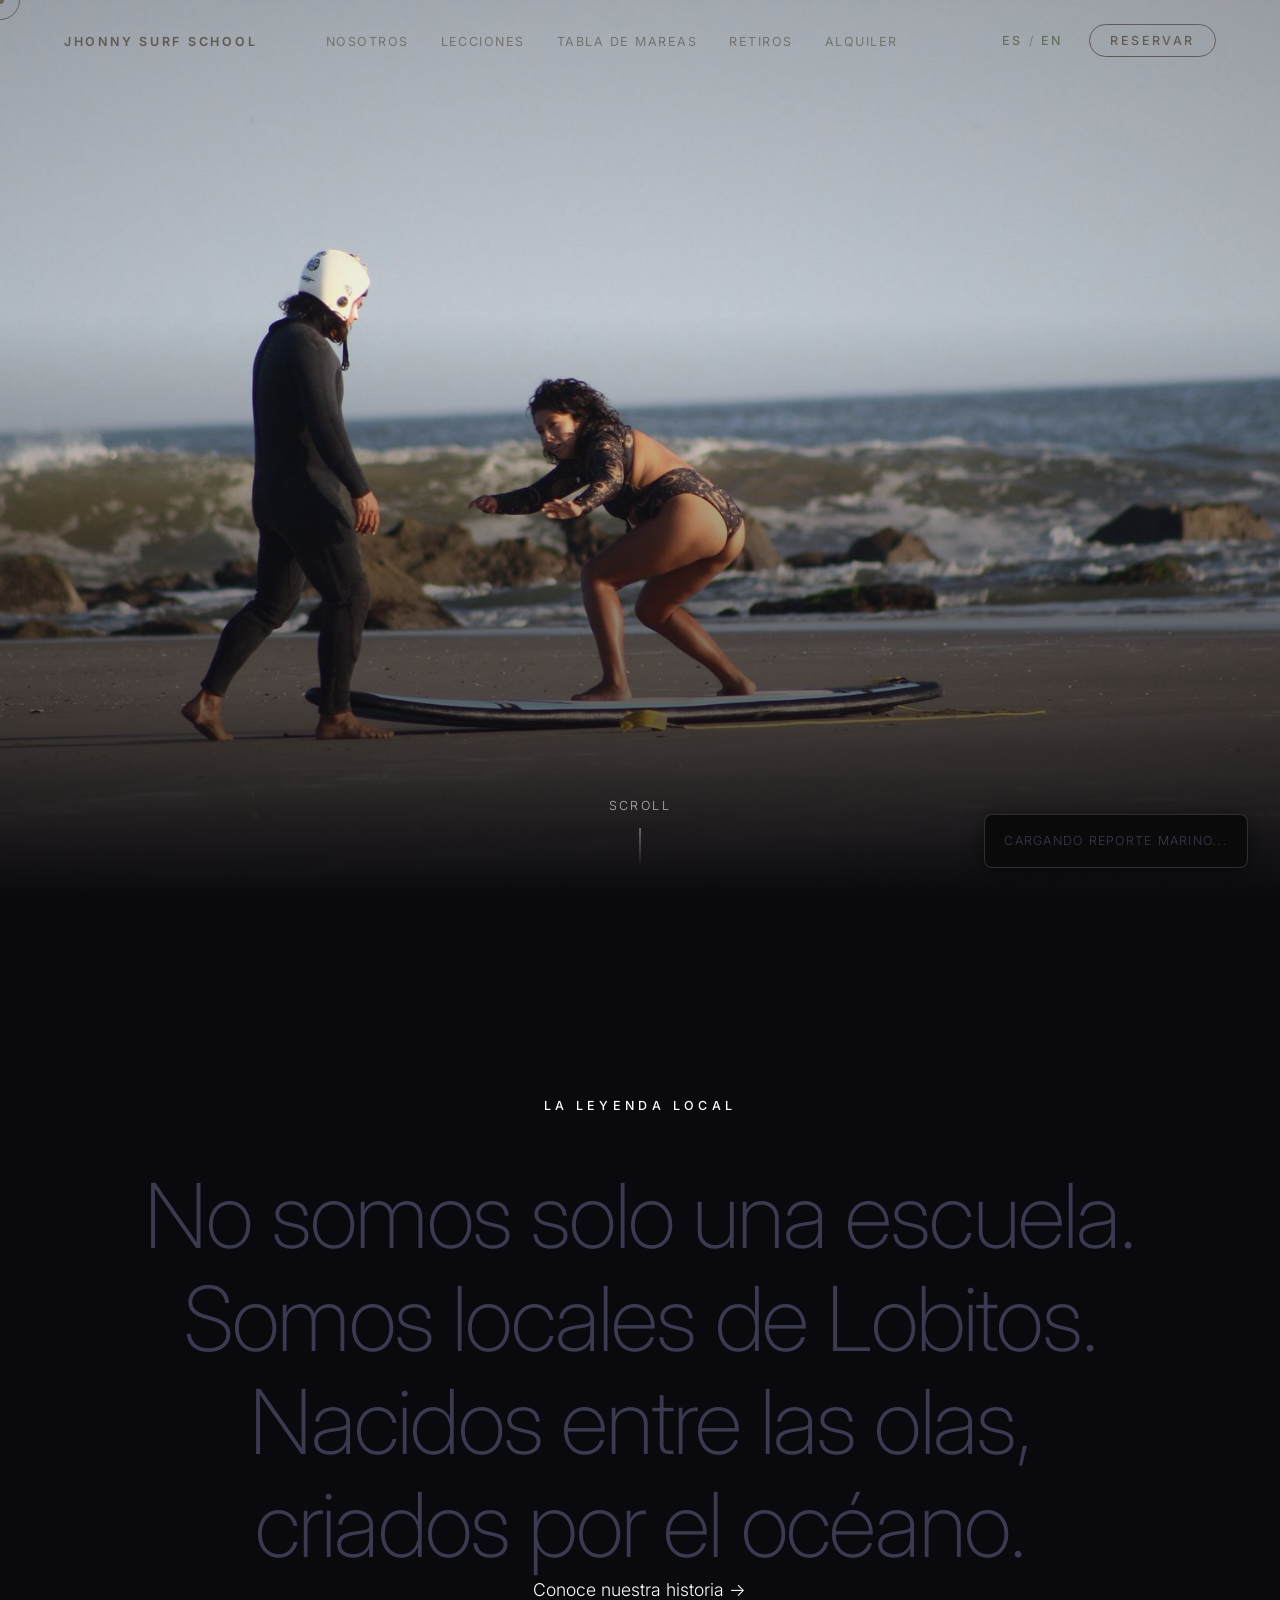
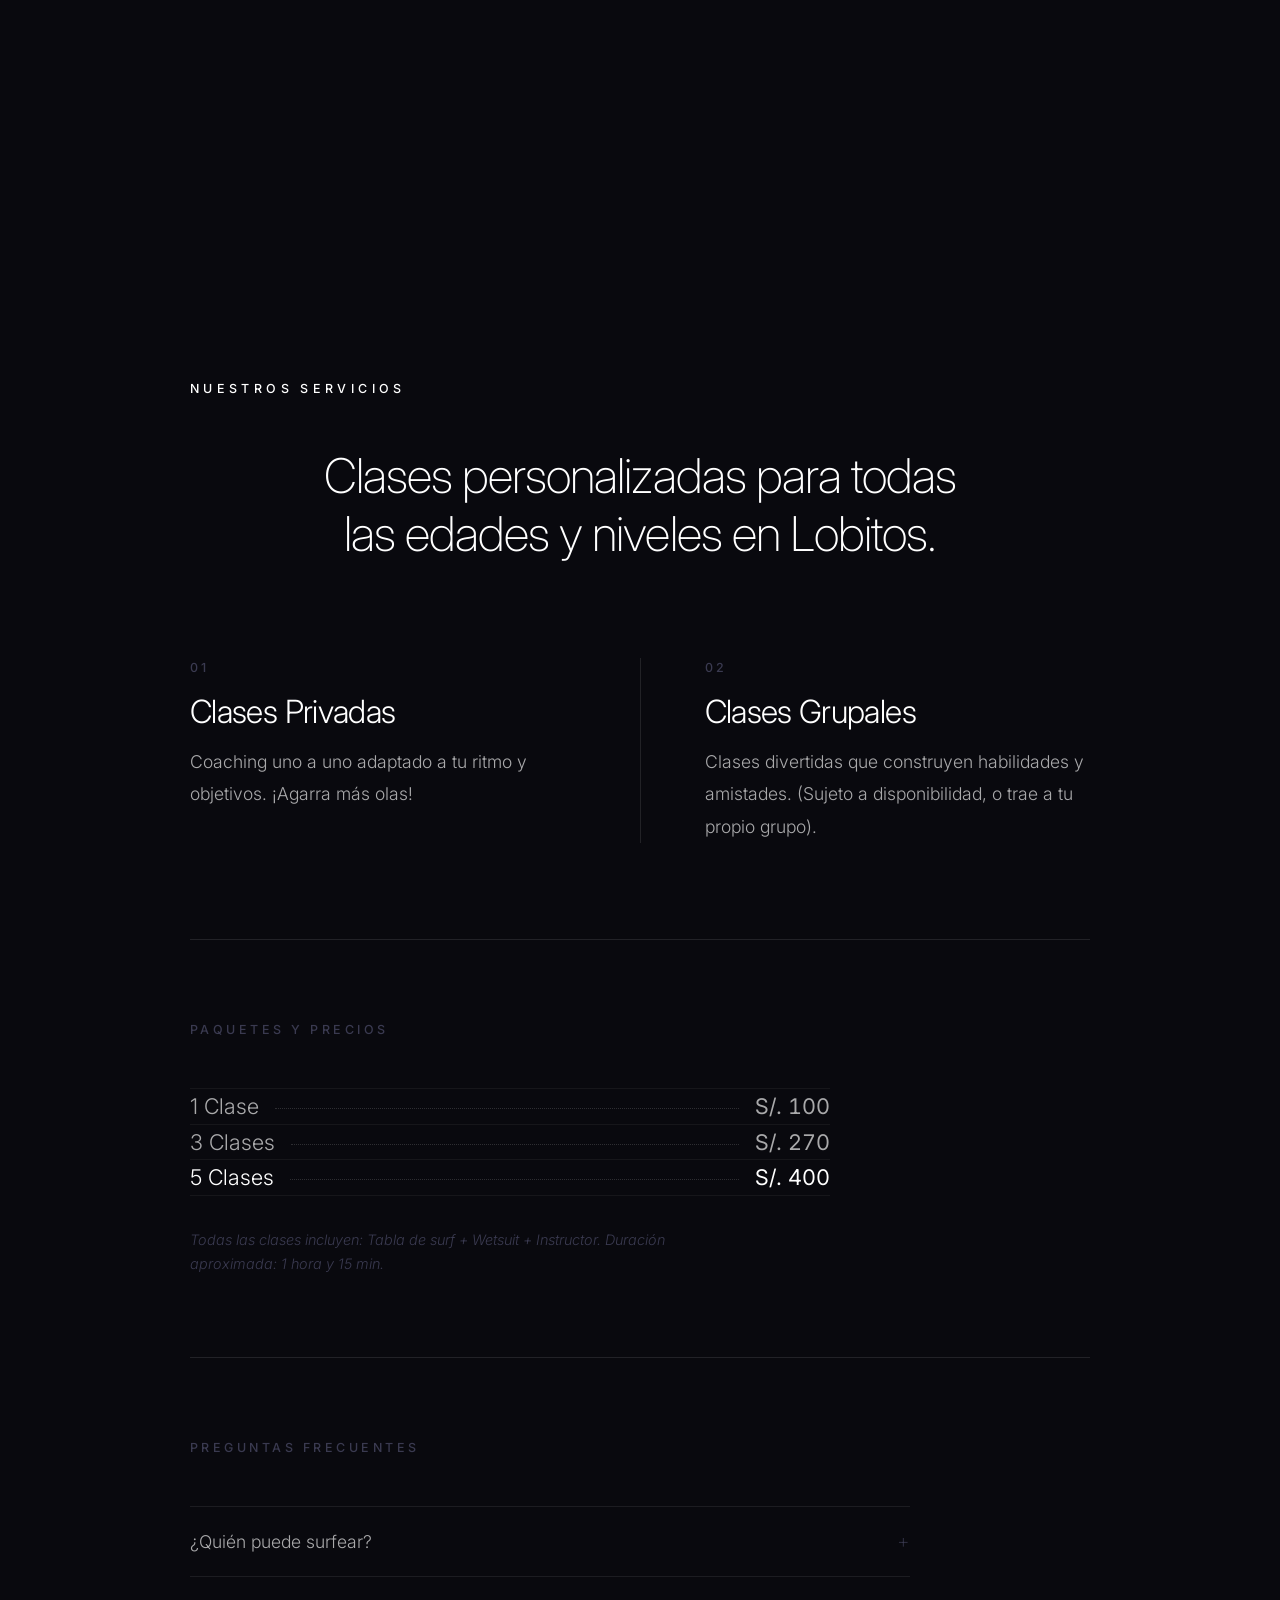
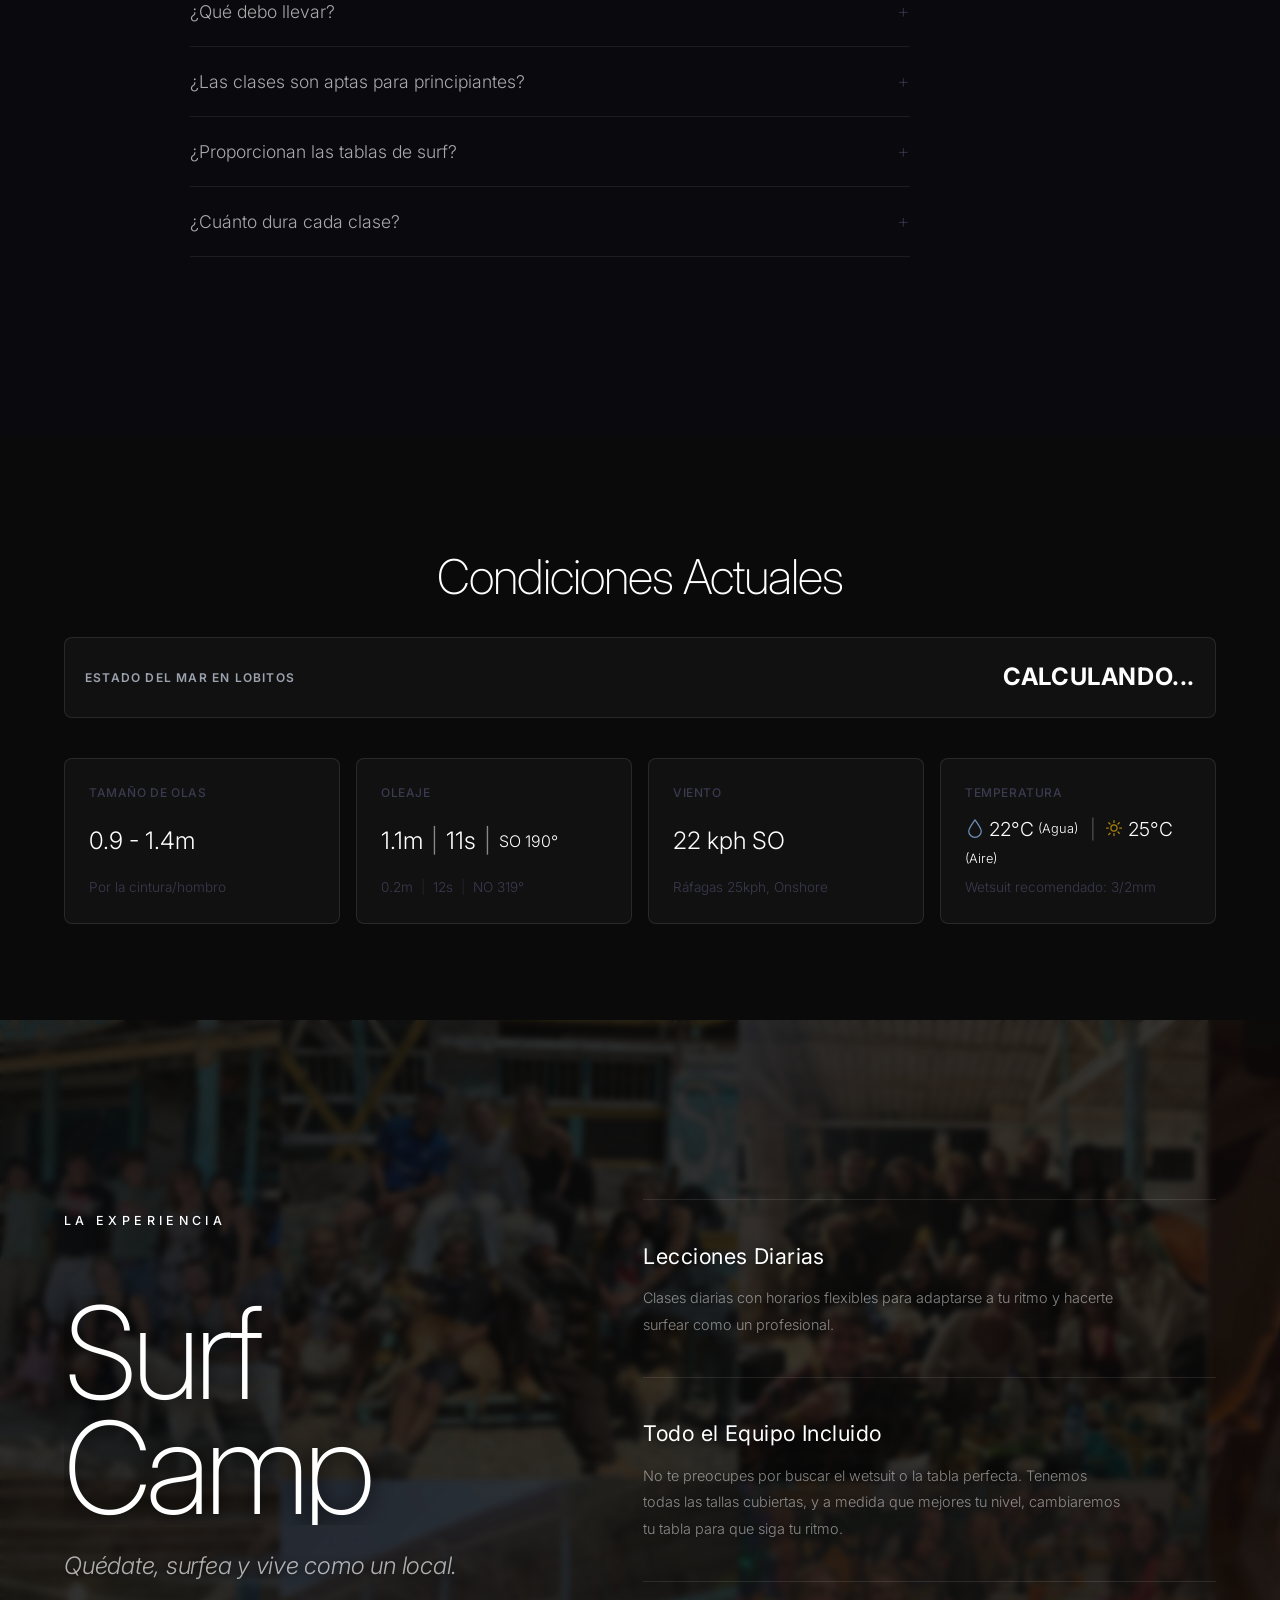
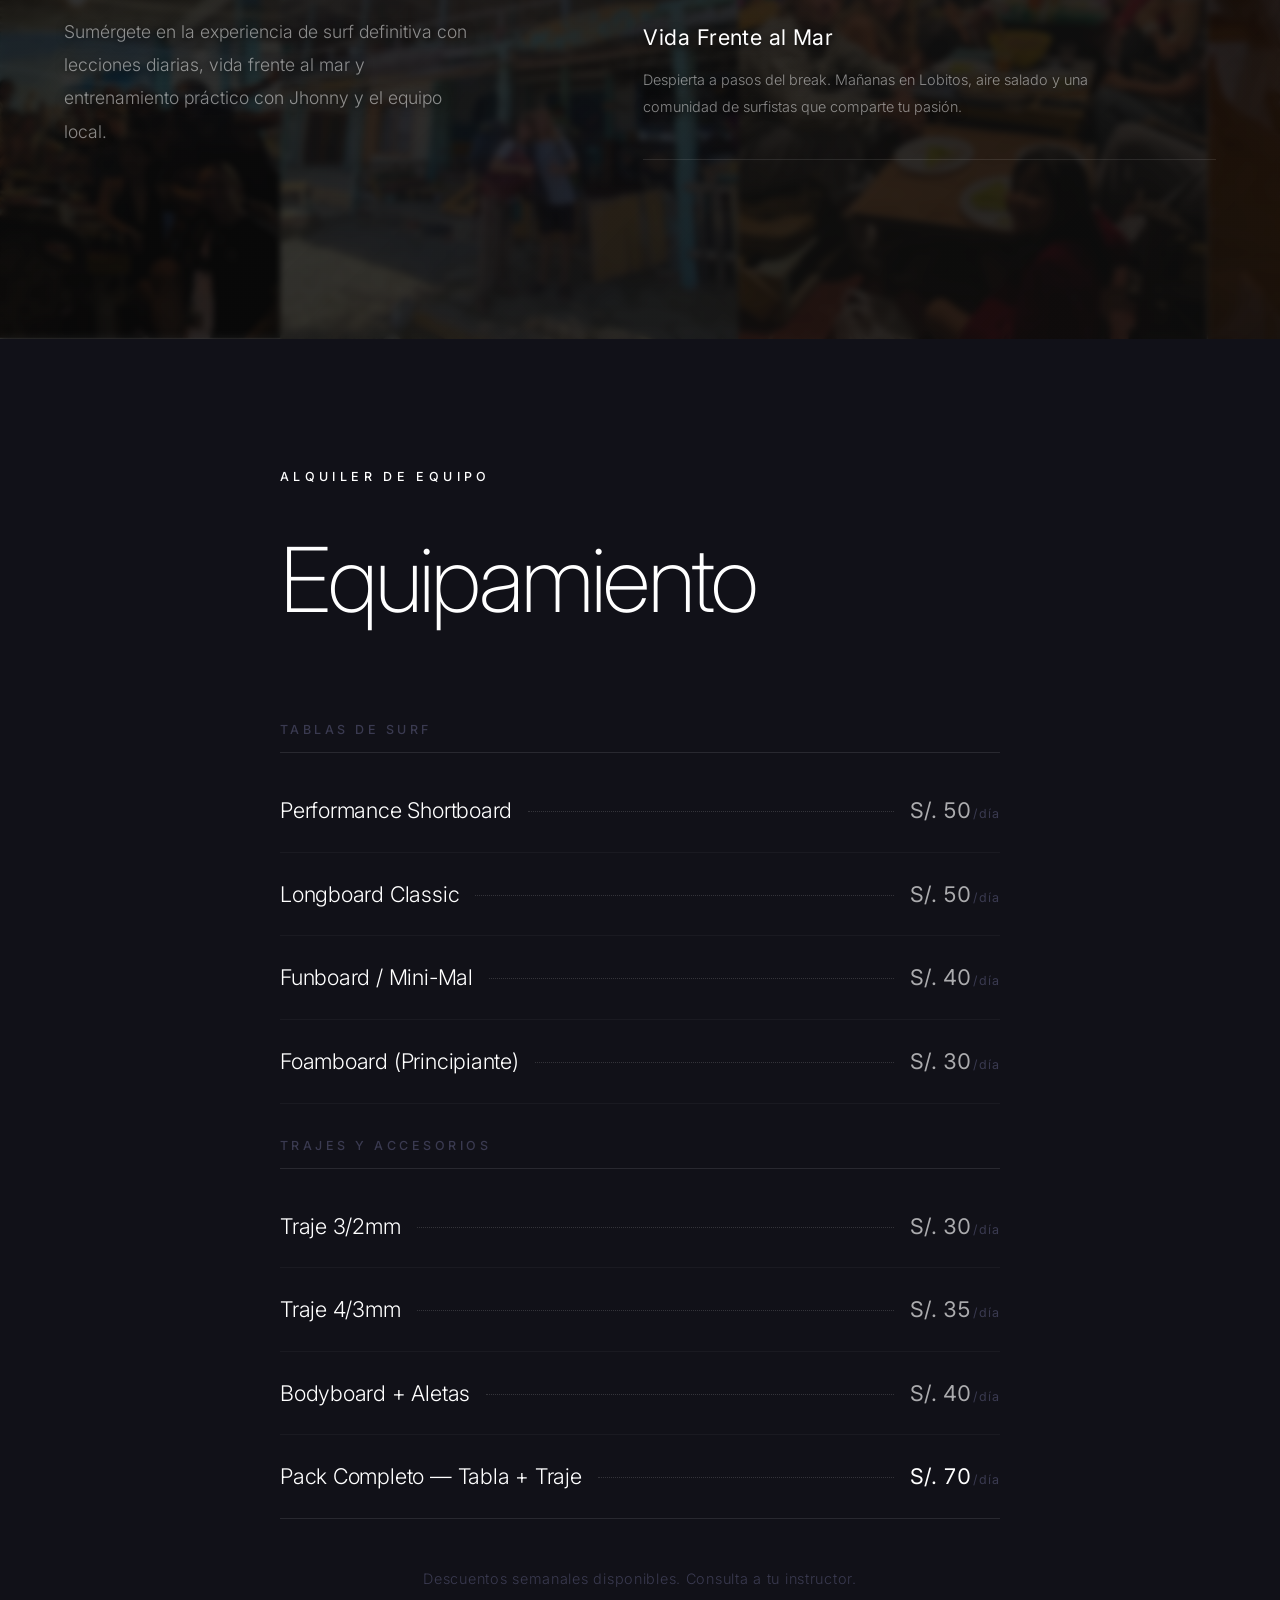
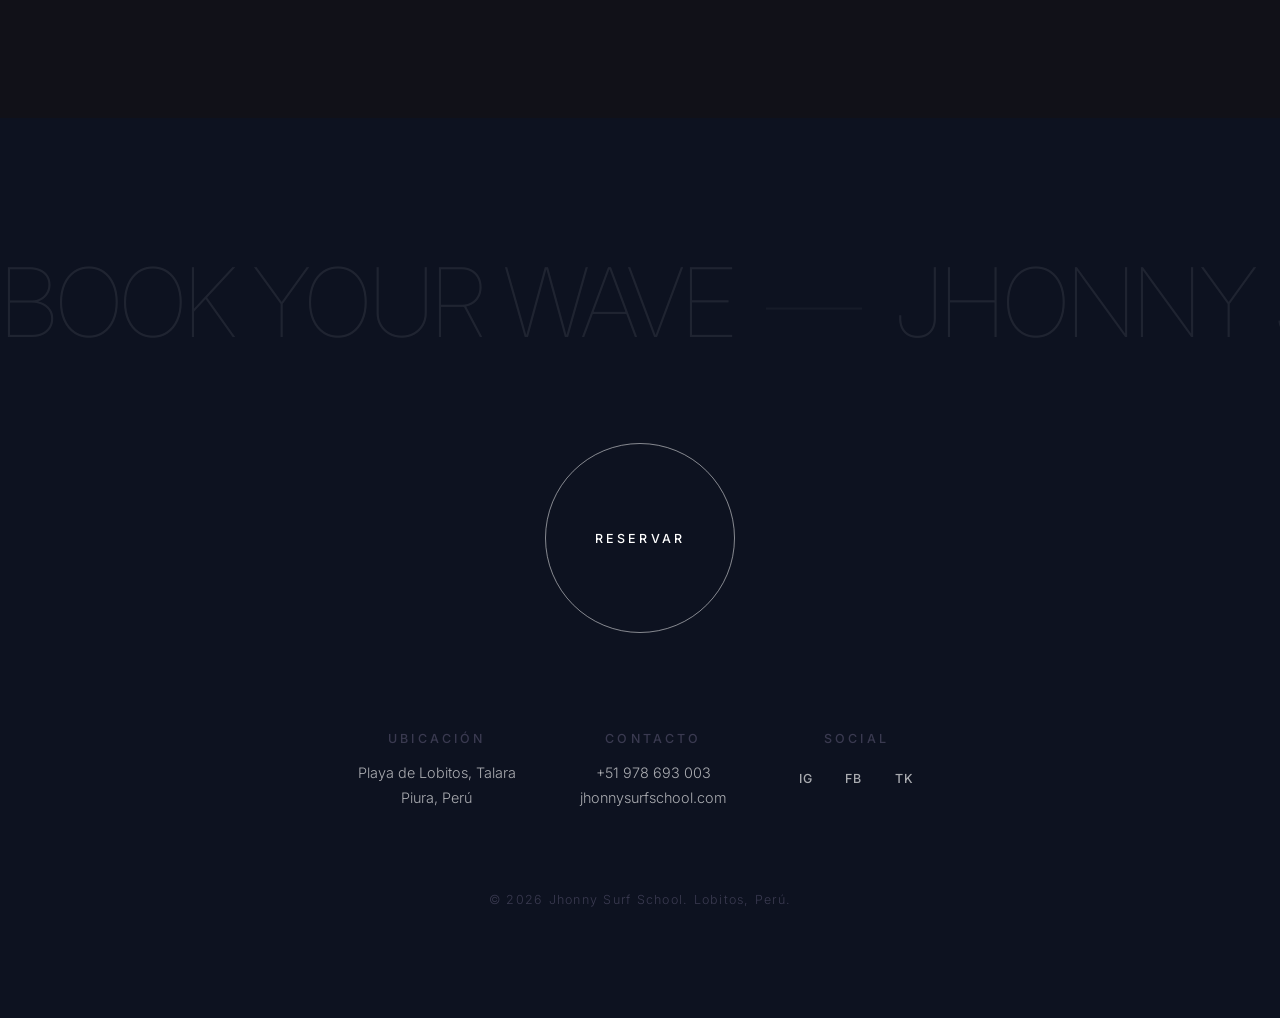
==== commit d6e8e65d: "actualizacion" ====
--- a/index.html
+++ b/index.html
@@ -52,6 +52,8 @@
                 <button class="nav-close" id="nav-close" aria-label="Close Menu">&times;</button>
                 <li><a href="#about" class="nav-link" data-en="About" data-es="Nosotros">Nosotros</a></li>
                 <li><a href="#lessons" class="nav-link" data-en="Lessons" data-es="Lecciones">Lecciones</a></li>
+                <li><a href="#mareas" class="nav-link" data-en="Tide Chart" data-es="Tabla de Mareas">Tabla de
+                        Mareas</a></li>
                 <li><a href="#retreats" class="nav-link" data-en="Retreats" data-es="Retiros">Retiros</a></li>
                 <li><a href="#rentals" class="nav-link" data-en="Rentals" data-es="Alquiler">Alquiler</a></li>
                 <div class="nav-wavy-line">
@@ -116,6 +118,17 @@
             <div class="hero-scroll-hint">
                 <span data-en="Scroll" data-es="Scroll">Scroll</span>
                 <div class="scroll-line"></div>
+            </div>
+
+            <!-- Surf Status Widget -->
+            <div class="surf-widget" id="surf-widget">
+                <div class="surf-widget-inner">
+                    <span class="surf-widget-loading" id="surf-loading">Cargando reporte marino...</span>
+                    <div class="surf-widget-content" id="surf-content" style="display: none;">
+                        <span class="surf-status" id="surf-status">--</span>
+                        <span class="surf-data" id="surf-data">--</span>
+                    </div>
+                </div>
             </div>
         </section>
 
@@ -311,6 +324,68 @@
 
 
         <!-- ================================
+             TABLA DE MAREAS (TIDE CHART)
+             ================================ -->
+        <section id="mareas" class="tide-section">
+            <div class="tide-container">
+                <header class="tide-header" style="text-align: center; width: 100%;">
+                    <h2 class="lessons-title" data-en="Surf Conditions" data-es="Condiciones Actuales">
+                        Condiciones Actuales
+                    </h2>
+                </header>
+
+                <div class="surf-condition-banner">
+                    <span class="scb-subtitle" data-en="Lobitos Sea Condition" data-es="Estado del Mar en Lobitos">Estado del Mar en Lobitos</span>
+                    <span id="api-surf-rating" class="api-surf-rating">Calculando...</span>
+                </div>
+
+                <div class="surf-dashboard-grid">
+                    <!-- CARD 1: SURF HEIGHT -->
+                    <div class="surf-dashboard-card">
+                        <span class="sdc-title">TAMAÑO DE OLAS</span>
+                        <div class="sdc-main" id="api-surf-height">0.9 - 1.4m</div>
+                        <div class="sdc-sub" id="api-surf-sub">Por la cintura/hombro</div>
+                    </div>
+
+                    <!-- CARD 2: SWELL -->
+                    <div class="surf-dashboard-card">
+                        <span class="sdc-title">OLEAJE</span>
+                        <div class="sdc-main" id="api-swell-primary"
+                            style="display: flex; gap: 8px; align-items: center;">
+                            <span>1.1m</span> <span style="opacity: 0.5;">|</span> <span>11s</span> <span
+                                style="opacity: 0.5;">|</span> <span style="font-size: 1rem;">SO 190°</span>
+                        </div>
+                        <div class="sdc-sub" style="display: flex; gap: 8px; align-items: center;">
+                            <span>0.2m</span> <span style="opacity: 0.5;">|</span> <span>12s</span> <span
+                                style="opacity: 0.5;">|</span> <span>NO 319°</span>
+                        </div>
+                    </div>
+
+                    <!-- CARD 3: WIND -->
+                    <div class="surf-dashboard-card">
+                        <span class="sdc-title">VIENTO</span>
+                        <div class="sdc-main" id="api-wind">22 kph SO</div>
+                        <div class="sdc-sub">Ráfagas 25kph, Onshore</div>
+                    </div>
+
+                    <!-- CARD 5: TEMPERATURE -->
+                    <div class="surf-dashboard-card">
+                        <span class="sdc-title">TEMPERATURA</span>
+                        <div class="sdc-main" style="font-size: 1.2rem; display: flex; align-items: center; flex-wrap: wrap; gap: 4px;">
+                            <svg style="width: 20px; height: 20px; color: rgba(147, 197, 253, 0.7); display: inline-block; margin-top: -2px;" fill="none" stroke="currentColor" viewBox="0 0 24 24" xmlns="http://www.w3.org/2000/svg"><path stroke-linecap="round" stroke-linejoin="round" stroke-width="1.5" d="M12 2.25c-5.385 7.42-7.5 10.96-7.5 13.5a7.5 7.5 0 0015 0c0-2.54-2.115-6.08-7.5-13.5z"></path></svg>
+                            <span id="api-temp-water">22°C</span> <span style="font-size: 0.8rem; margin-right: 4px;">(Agua)</span>
+                            <span style="opacity:0.3; margin:0 4px;">|</span> 
+                            <svg style="width: 20px; height: 20px; color: rgba(234, 179, 8, 0.7); display: inline-block; margin-top: -2px;" fill="none" stroke="currentColor" viewBox="0 0 24 24" xmlns="http://www.w3.org/2000/svg"><path stroke-linecap="round" stroke-linejoin="round" stroke-width="1.5" d="M12 3v2.25m6.364.386l-1.591 1.591M21 12h-2.25m-.386 6.364l-1.591-1.591M12 18.75V21m-4.773-2.727l-1.591 1.591M5.25 12H3m4.227-4.773L5.636 5.636M15.75 12a3.75 3.75 0 11-7.5 0 3.75 3.75 0 017.5 0z"></path></svg>
+                            <span id="api-temp-air">25°C</span> <span style="font-size: 0.8rem;">(Aire)</span>
+                        </div>
+                        <div class="sdc-sub">Wetsuit recomendado: 3/2mm</div>
+                    </div>
+                </div>
+            </div>
+        </section>
+
+
+        <!-- ================================
              SURF CAMP — EDITORIAL NARRATIVE
              ================================ -->
         <section class="retreats" id="retreats">
--- a/index.css
+++ b/index.css
@@ -383,7 +383,7 @@
         height: 100dvh;
         transform: translateX(-100%);
         transition: transform 0.4s var(--ease-out);
-        border-right: 1px solid rgba(255,255,255,0.05);
+        border-right: 1px solid rgba(255, 255, 255, 0.05);
     }
 
     .nav-menu.open {
@@ -1973,8 +1973,16 @@
     letter-spacing: -0.02em;
     line-height: 1.2;
     color: var(--text-primary);
+    max-width: 680px;
+
+    /* --- MODIFICACIONES PARA CENTRADO PERFECTO --- */
     margin-top: var(--space-4);
-    max-width: 680px;
+    margin-left: auto;
+    /* Empuja la caja desde la izquierda */
+    margin-right: auto;
+    /* Empuja la caja desde la derecha */
+    text-align: center;
+    /* Centra las palabras dentro de la caja */
 }
 
 /* Services 2-col */
@@ -2193,6 +2201,70 @@
 }
 
 /* ==========================================
+   SURF WIDGET (OPEN-METEO API)
+   ========================================== */
+.surf-widget {
+    position: absolute;
+    bottom: 2rem;
+    right: 2rem;
+    z-index: 10;
+    max-width: 300px;
+    background: #0a0a0a;
+    border: 1px solid rgba(255, 255, 255, 0.15);
+    border-radius: 8px;
+    padding: 1rem 1.2rem;
+    backdrop-filter: blur(8px);
+    -webkit-backdrop-filter: blur(8px);
+    box-shadow: 0 4px 20px rgba(0, 0, 0, 0.5);
+}
+
+.surf-widget-inner {
+    display: flex;
+    flex-direction: column;
+    gap: 4px;
+}
+
+.surf-widget-loading {
+    font-size: var(--text-xs);
+    color: var(--text-muted);
+    text-transform: uppercase;
+    letter-spacing: 0.1em;
+}
+
+.surf-status {
+    display: flex;
+    align-items: center;
+    gap: 8px;
+    font-size: var(--text-sm);
+    font-weight: 500;
+    color: #ffffff;
+    text-transform: uppercase;
+    letter-spacing: 0.05em;
+    margin-bottom: 0.25rem;
+}
+
+.surf-data {
+    font-size: var(--text-xs);
+    color: #9ca3af;
+    font-weight: 300;
+    letter-spacing: 0.02em;
+}
+
+@media (max-width: 768px) {
+    .surf-widget {
+        bottom: 5rem;
+        right: 1.5rem;
+        left: 1.5rem;
+        text-align: center;
+        max-width: none;
+    }
+
+    .surf-status {
+        justify-content: center;
+    }
+}
+
+/* ==========================================
    MOBILE UX FIXES
    ========================================== */
 @media (max-width: 1024px) {
@@ -2218,4 +2290,139 @@
     .portrait-img {
         object-position: 85% center !important;
     }
+}
+
+/* ==========================================
+   TIDE SECTION
+   ========================================== */
+.tide-section {
+    padding: var(--space-24) 5%;
+    background: #0a0a0a;
+    color: var(--text-primary);
+}
+
+.tide-container {
+    max-width: 1200px;
+    margin: 0 auto;
+}
+
+.tide-header {
+    margin-bottom: var(--space-8);
+}
+
+.surf-condition-banner {
+    background: #111111;
+    border: 1px solid rgba(255, 255, 255, 0.1);
+    border-radius: 8px;
+    padding: 1.25rem;
+    margin-top: 1.5rem;
+    display: flex;
+    flex-direction: column;
+    justify-content: space-between;
+    width: 100%;
+}
+
+@media (min-width: 768px) {
+    .surf-condition-banner {
+        flex-direction: row;
+        align-items: center;
+    }
+}
+
+.scb-subtitle {
+    font-size: 0.75rem;
+    color: #9ca3af;
+    text-transform: uppercase;
+    letter-spacing: 0.1em;
+    font-weight: 600;
+    margin-bottom: 0.25rem;
+}
+
+@media (min-width: 768px) {
+    .scb-subtitle {
+        margin-bottom: 0;
+    }
+}
+
+.api-surf-rating {
+    font-size: 1.25rem;
+    font-weight: 700;
+    text-transform: uppercase;
+    letter-spacing: 0.025em;
+    color: #ffffff;
+}
+
+@media (min-width: 768px) {
+    .api-surf-rating {
+        font-size: 1.5rem;
+    }
+}
+
+.status-green {
+    color: #4ade80 !important;
+}
+
+.status-yellow {
+    color: #facc15 !important;
+}
+
+.status-red {
+    color: #ef4444 !important;
+}
+
+.surf-dashboard-grid {
+    display: grid;
+    grid-template-columns: 1fr;
+    gap: 1rem;
+    margin-top: 2.5rem;
+}
+
+@media (min-width: 768px) {
+    .surf-dashboard-grid {
+        grid-template-columns: repeat(2, 1fr);
+    }
+}
+
+@media (min-width: 1280px) {
+    .surf-dashboard-grid {
+        grid-template-columns: repeat(4, 1fr);
+    }
+}
+
+.surf-dashboard-card {
+    background: #111111;
+    border: 1px solid rgba(255, 255, 255, 0.1);
+    border-radius: 8px;
+    padding: 1.5rem;
+    display: flex;
+    flex-direction: column;
+    justify-content: space-between;
+    transition: border-color 0.3s ease;
+    min-height: 140px;
+}
+
+.surf-dashboard-card:hover {
+    border-color: rgba(255, 255, 255, 0.3);
+}
+
+.sdc-title {
+    font-size: 0.75rem;
+    font-weight: 500;
+    color: var(--text-muted);
+    letter-spacing: 0.05em;
+    text-transform: uppercase;
+    margin-bottom: 0.75rem;
+}
+
+.sdc-main {
+    font-size: 1.5rem;
+    font-weight: 300;
+    color: #ffffff;
+    margin-bottom: 0.5rem;
+}
+
+.sdc-sub {
+    font-size: 0.85rem;
+    color: var(--text-muted);
+    font-weight: 300;
 }
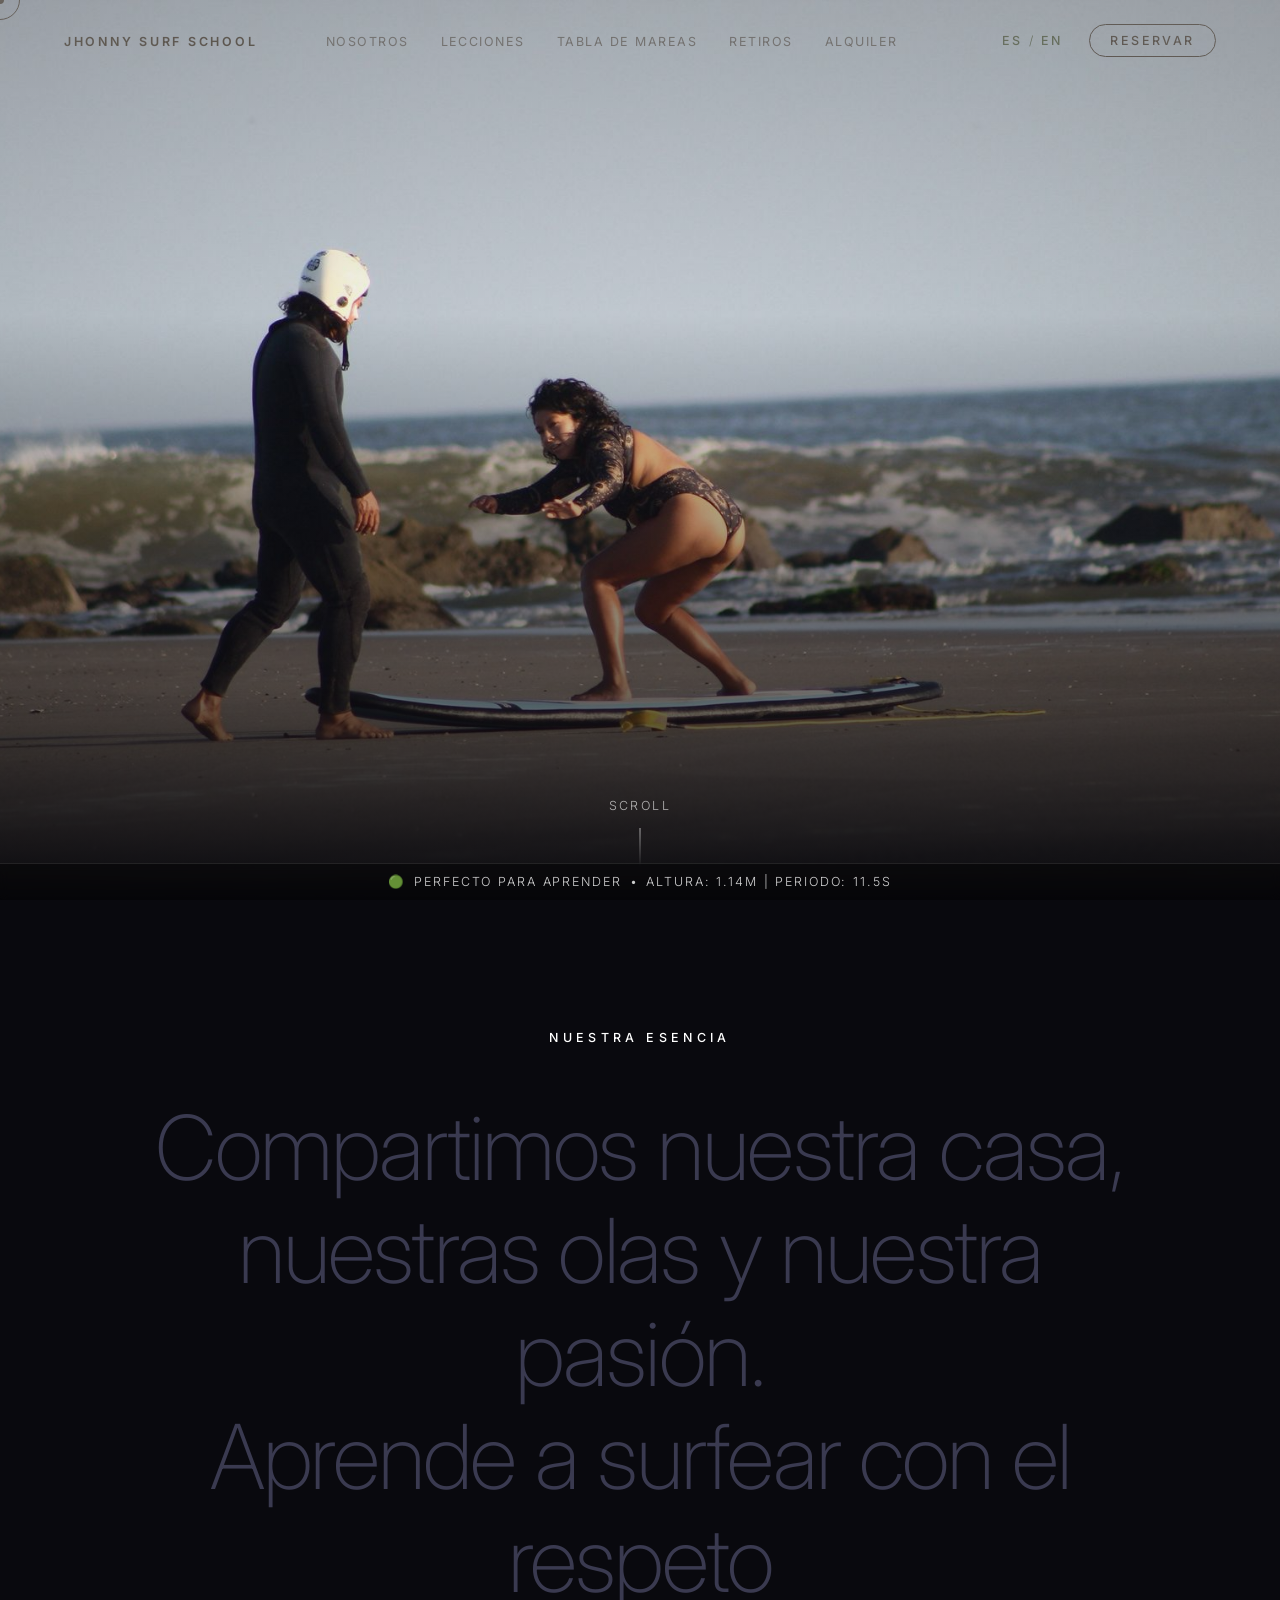
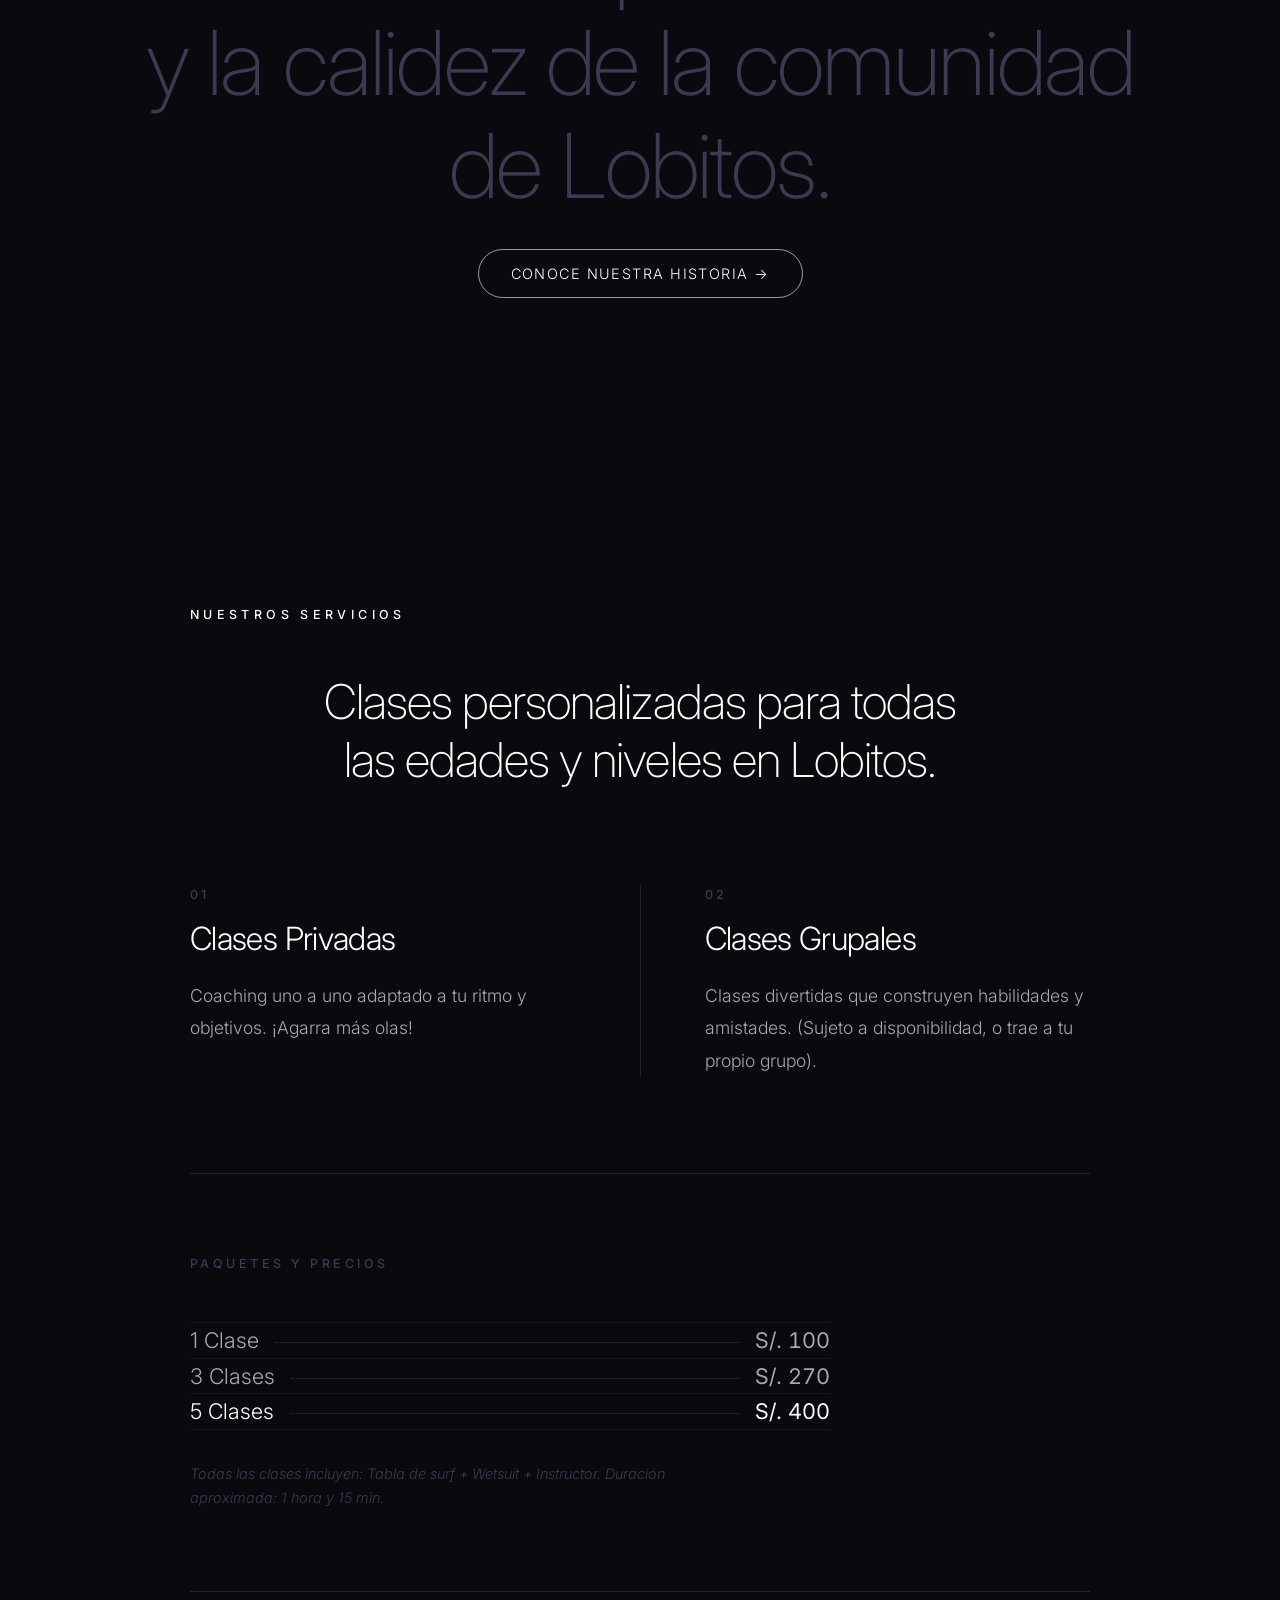
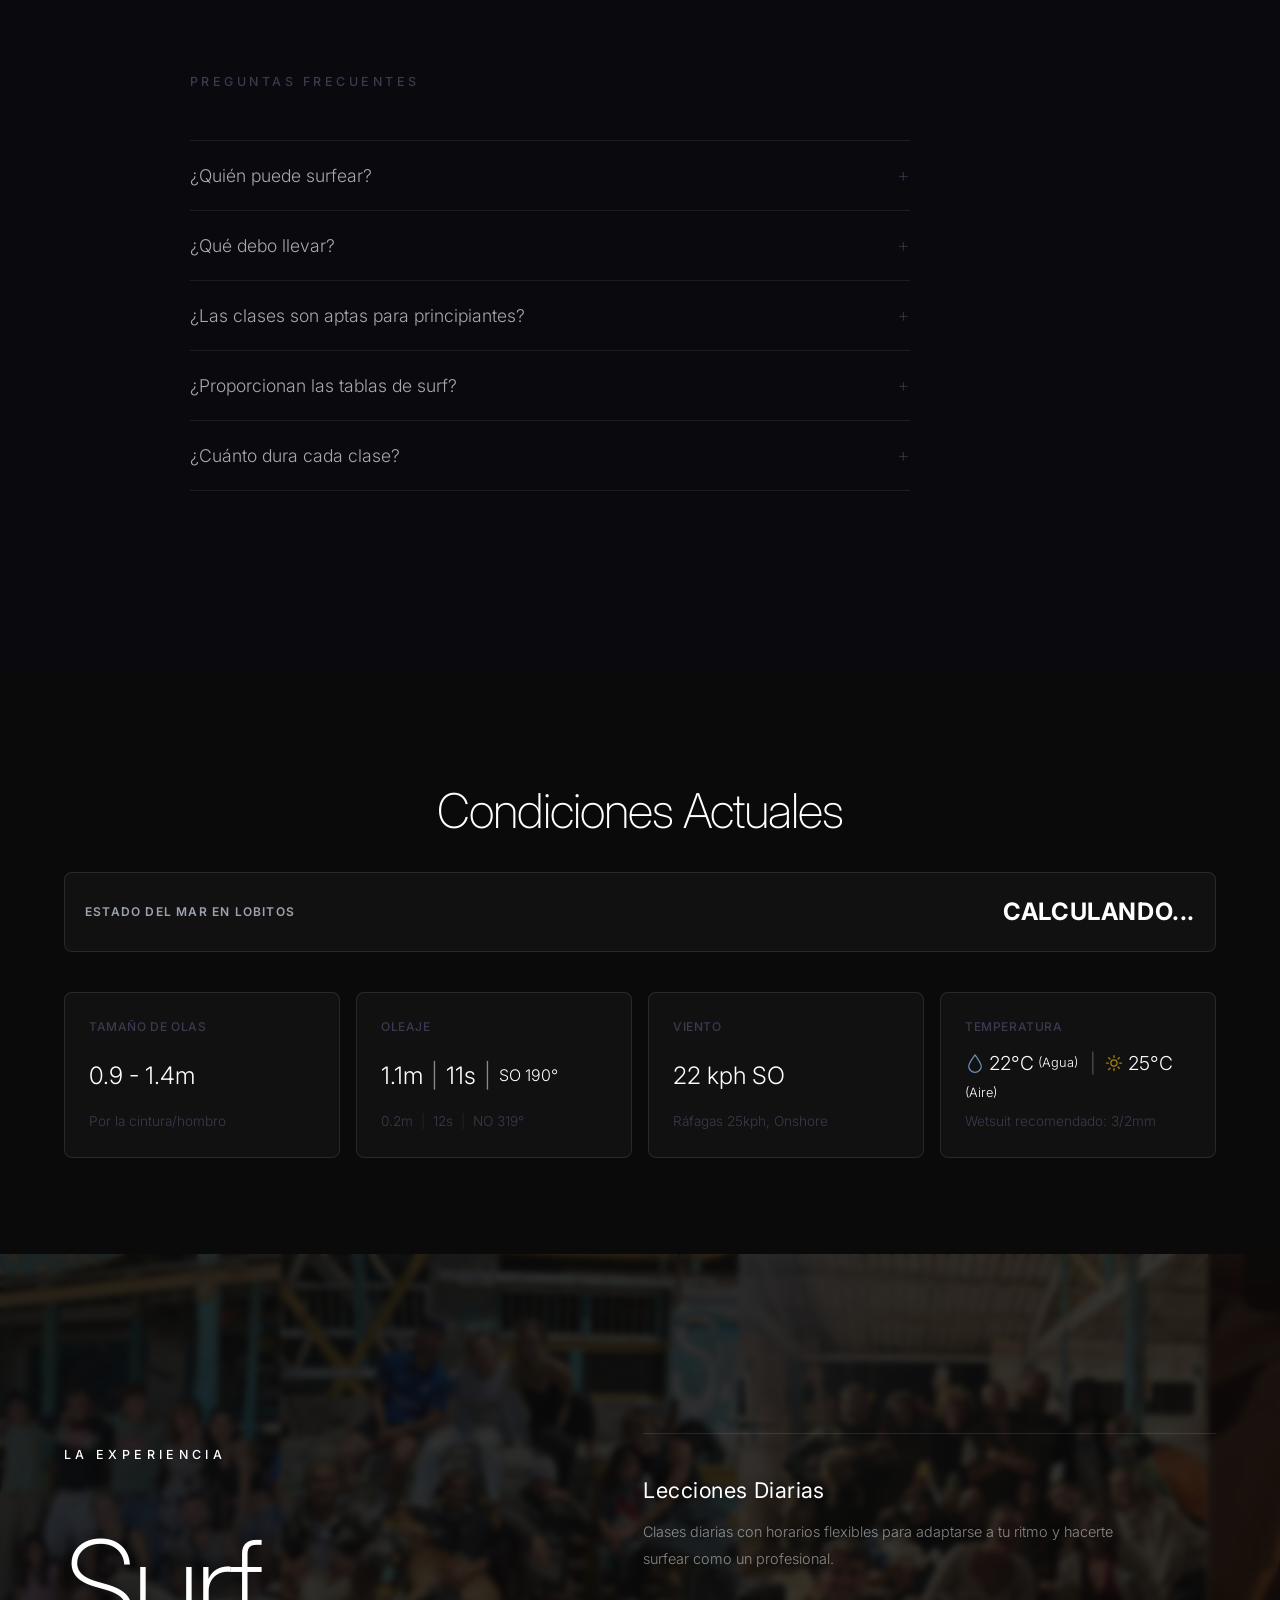
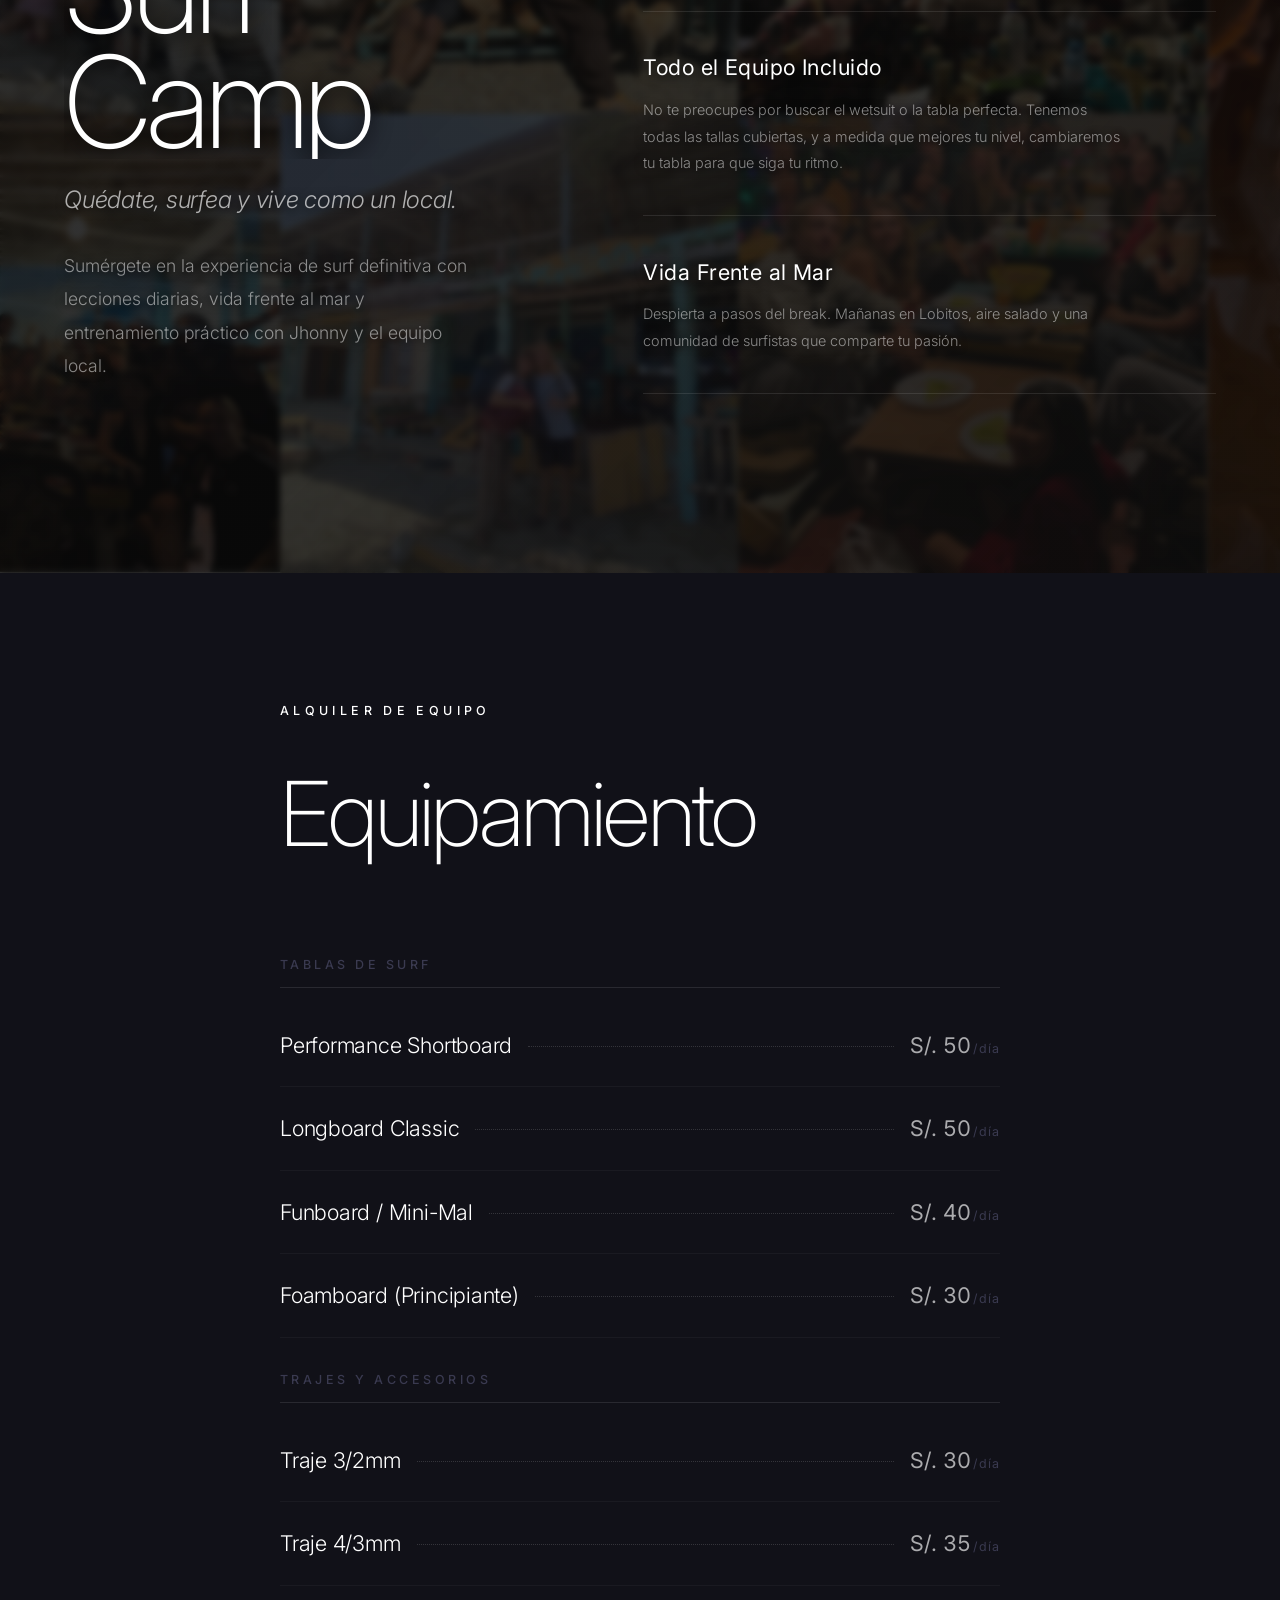
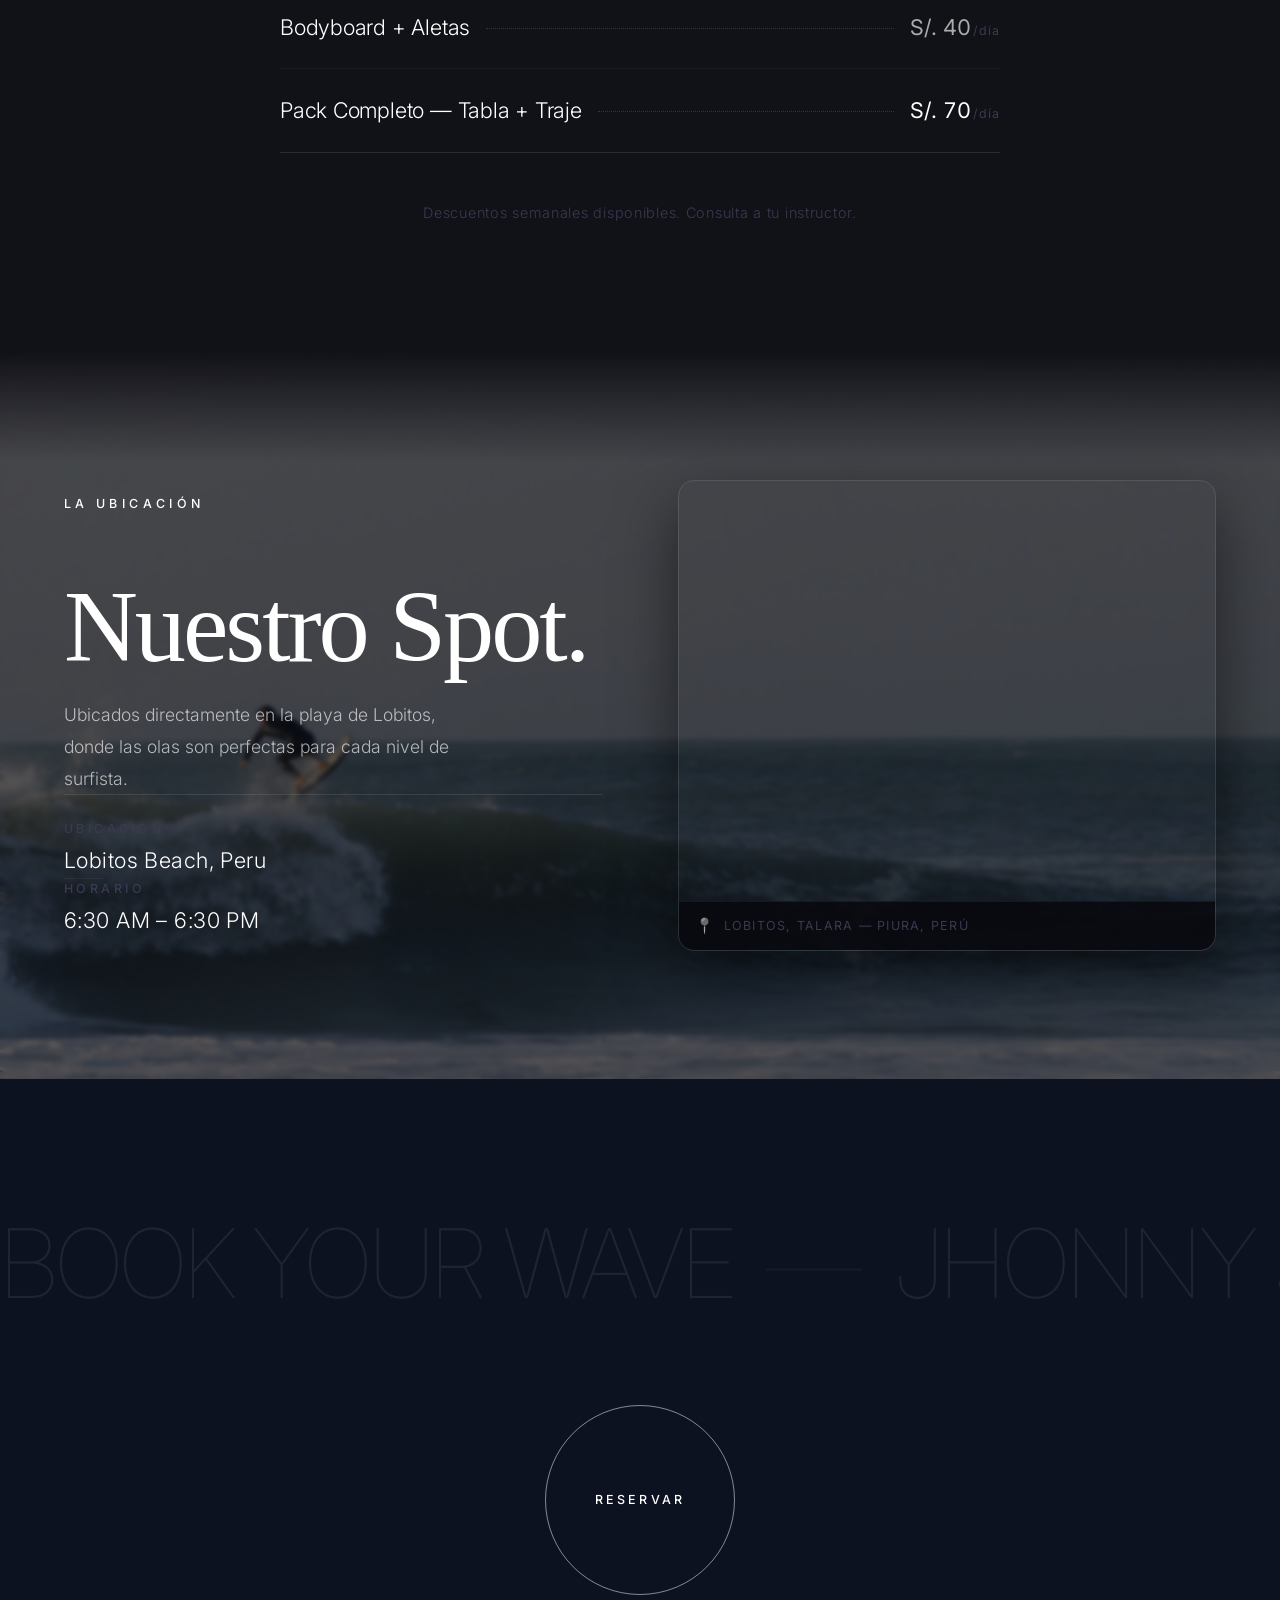
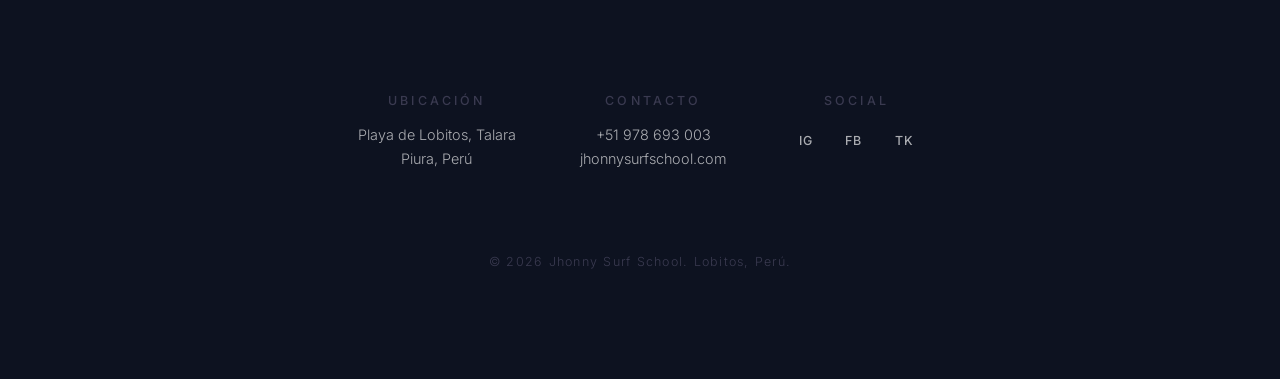
==== commit 404a6d0a: "act2" ====
--- a/index.html
+++ b/index.html
@@ -120,14 +120,21 @@
                 <div class="scroll-line"></div>
             </div>
 
-            <!-- Surf Status Widget -->
-            <div class="surf-widget" id="surf-widget">
-                <div class="surf-widget-inner">
-                    <span class="surf-widget-loading" id="surf-loading">Cargando reporte marino...</span>
-                    <div class="surf-widget-content" id="surf-content" style="display: none;">
-                        <span class="surf-status" id="surf-status">--</span>
-                        <span class="surf-data" id="surf-data">--</span>
-                    </div>
+            <!-- Surf Status Bar -->
+            <style>
+                @media (max-width: 768px) {
+                    .hide-on-mobile { display: none !important; }
+                }
+            </style>
+            <div style="position: absolute; bottom: 0; left: 0; width: 100%; background-color: rgba(0, 0, 0, 0.4); backdrop-filter: blur(4px); -webkit-backdrop-filter: blur(4px); border-top: 1px solid rgba(255, 255, 255, 0.1); padding: 8px 0; display: flex; justify-content: center; align-items: center; z-index: 10; text-align: center;">
+                <div style="font-size: var(--text-xs); letter-spacing: 0.15em; color: rgba(255, 255, 255, 0.8); font-weight: 300; text-transform: uppercase; display: flex; align-items: center;">
+                    <span id="surf-status" style="display: flex; gap: 8px;">
+                        <span>🟢</span> <span>PERFECTO PARA APRENDER</span>
+                    </span>
+                    <span class="hide-on-mobile" style="display: flex; align-items: center;">
+                        <span style="margin: 0 8px;">•</span> 
+                        <span id="surf-data">ALTURA: 1.14M | PERIODO: 11.5S</span>
+                    </span>
                 </div>
             </div>
         </section>
@@ -142,19 +149,41 @@
             </div>
 
             <div class="about-content">
-                <span class="section-label" data-en="THE LOCAL LEGEND" data-es="LA LEYENDA LOCAL">LA LEYENDA
-                    LOCAL</span>
+                <span class="section-label" data-en="OUR ESSENCE" data-es="NUESTRA ESENCIA">NUESTRA ESENCIA</span>
                 <p class="about-text">
-                    <span class="text-line"><span class="text-mask" data-en="We are not just a school."
-                            data-es="No somos solo una escuela.">No somos solo una escuela.</span></span>
-                    <span class="text-line"><span class="text-mask" data-en="We are Lobitos locals."
-                            data-es="Somos locales de Lobitos.">Somos locales de Lobitos.</span></span>
-                    <span class="text-line"><span class="text-mask" data-en="Born in the waves,"
-                            data-es="Nacidos entre las olas,">Nacidos entre las olas,</span></span>
-                    <span class="text-line"><span class="text-mask" data-en="raised by the ocean."
-                            data-es="criados por el océano.">criados por el océano.</span></span>
+                    <span class="text-line"><span class="text-mask" data-en="We share our home,"
+                            data-es="Compartimos nuestra casa,">Compartimos nuestra casa,</span></span>
+                    <span class="text-line"><span class="text-mask" data-en="our waves and our passion."
+                            data-es="nuestras olas y nuestra pasión.">nuestras olas y nuestra pasión.</span></span>
+                    <span class="text-line"><span class="text-mask" data-en="Learn to surf with the respect"
+                            data-es="Aprende a surfear con el respeto">Aprende a surfear con el respeto</span></span>
+                    <span class="text-line"><span class="text-mask" data-en="and warmth of the Lobitos community."
+                            data-es="y la calidez de la comunidad de Lobitos.">y la calidez de la comunidad de Lobitos.</span></span>
                 </p>
-                <a href="about.html" class="about-story-link" data-en="Discover our story →"
+                <style>
+                    .about-story-btn {
+                        display: inline-block;
+                        margin-top: 2rem;
+                        padding: 0.75rem 2rem;
+                        border: 1px solid rgba(255, 255, 255, 0.6);
+                        border-radius: 9999px;
+                        font-size: var(--text-xs);
+                        text-transform: uppercase;
+                        letter-spacing: 0.1em;
+                        color: #ffffff;
+                        transition: all 0.3s ease;
+                    }
+                    @media (min-width: 768px) {
+                        .about-story-btn {
+                            font-size: var(--text-sm);
+                        }
+                    }
+                    .about-story-btn:hover {
+                        background-color: #ffffff;
+                        color: #000000;
+                    }
+                </style>
+                <a href="about.html" class="about-story-btn" data-en="Discover our story →"
                     data-es="Conoce nuestra historia →">Conoce nuestra historia →</a>
             </div>
         </section>
@@ -335,7 +364,8 @@
                 </header>
 
                 <div class="surf-condition-banner">
-                    <span class="scb-subtitle" data-en="Lobitos Sea Condition" data-es="Estado del Mar en Lobitos">Estado del Mar en Lobitos</span>
+                    <span class="scb-subtitle" data-en="Lobitos Sea Condition"
+                        data-es="Estado del Mar en Lobitos">Estado del Mar en Lobitos</span>
                     <span id="api-surf-rating" class="api-surf-rating">Calculando...</span>
                 </div>
 
@@ -371,11 +401,25 @@
                     <!-- CARD 5: TEMPERATURE -->
                     <div class="surf-dashboard-card">
                         <span class="sdc-title">TEMPERATURA</span>
-                        <div class="sdc-main" style="font-size: 1.2rem; display: flex; align-items: center; flex-wrap: wrap; gap: 4px;">
-                            <svg style="width: 20px; height: 20px; color: rgba(147, 197, 253, 0.7); display: inline-block; margin-top: -2px;" fill="none" stroke="currentColor" viewBox="0 0 24 24" xmlns="http://www.w3.org/2000/svg"><path stroke-linecap="round" stroke-linejoin="round" stroke-width="1.5" d="M12 2.25c-5.385 7.42-7.5 10.96-7.5 13.5a7.5 7.5 0 0015 0c0-2.54-2.115-6.08-7.5-13.5z"></path></svg>
-                            <span id="api-temp-water">22°C</span> <span style="font-size: 0.8rem; margin-right: 4px;">(Agua)</span>
-                            <span style="opacity:0.3; margin:0 4px;">|</span> 
-                            <svg style="width: 20px; height: 20px; color: rgba(234, 179, 8, 0.7); display: inline-block; margin-top: -2px;" fill="none" stroke="currentColor" viewBox="0 0 24 24" xmlns="http://www.w3.org/2000/svg"><path stroke-linecap="round" stroke-linejoin="round" stroke-width="1.5" d="M12 3v2.25m6.364.386l-1.591 1.591M21 12h-2.25m-.386 6.364l-1.591-1.591M12 18.75V21m-4.773-2.727l-1.591 1.591M5.25 12H3m4.227-4.773L5.636 5.636M15.75 12a3.75 3.75 0 11-7.5 0 3.75 3.75 0 017.5 0z"></path></svg>
+                        <div class="sdc-main"
+                            style="font-size: 1.2rem; display: flex; align-items: center; flex-wrap: wrap; gap: 4px;">
+                            <svg style="width: 20px; height: 20px; color: rgba(147, 197, 253, 0.7); display: inline-block; margin-top: -2px;"
+                                fill="none" stroke="currentColor" viewBox="0 0 24 24"
+                                xmlns="http://www.w3.org/2000/svg">
+                                <path stroke-linecap="round" stroke-linejoin="round" stroke-width="1.5"
+                                    d="M12 2.25c-5.385 7.42-7.5 10.96-7.5 13.5a7.5 7.5 0 0015 0c0-2.54-2.115-6.08-7.5-13.5z">
+                                </path>
+                            </svg>
+                            <span id="api-temp-water">22°C</span> <span
+                                style="font-size: 0.8rem; margin-right: 4px;">(Agua)</span>
+                            <span style="opacity:0.3; margin:0 4px;">|</span>
+                            <svg style="width: 20px; height: 20px; color: rgba(234, 179, 8, 0.7); display: inline-block; margin-top: -2px;"
+                                fill="none" stroke="currentColor" viewBox="0 0 24 24"
+                                xmlns="http://www.w3.org/2000/svg">
+                                <path stroke-linecap="round" stroke-linejoin="round" stroke-width="1.5"
+                                    d="M12 3v2.25m6.364.386l-1.591 1.591M21 12h-2.25m-.386 6.364l-1.591-1.591M12 18.75V21m-4.773-2.727l-1.591 1.591M5.25 12H3m4.227-4.773L5.636 5.636M15.75 12a3.75 3.75 0 11-7.5 0 3.75 3.75 0 017.5 0z">
+                                </path>
+                            </svg>
                             <span id="api-temp-air">25°C</span> <span style="font-size: 0.8rem;">(Aire)</span>
                         </div>
                         <div class="sdc-sub">Wetsuit recomendado: 3/2mm</div>
@@ -525,6 +569,203 @@
                 <p class="menu-note" data-en="Weekly discounts available. Ask your instructor."
                     data-es="Descuentos semanales disponibles. Consulta a tu instructor.">Descuentos semanales
                     disponibles. Consulta a tu instructor.</p>
+            </div>
+        </section>
+
+        <!-- ================================
+             SECTION 3: OUR SPOT — PARALLAX
+             ================================ -->
+        <style>
+            /* Copied from about.css for modular inclusion */
+            .spot-section {
+                position: relative;
+                min-height: 80vh;
+                display: flex;
+                align-items: center;
+                justify-content: center;
+                overflow: hidden;
+            }
+            .spot-bg {
+                position: absolute;
+                inset: 0;
+            }
+            .spot-img {
+                width: 100%;
+                height: 120%;
+                object-fit: cover;
+                object-position: center;
+                will-change: transform;
+            }
+            .spot-overlay {
+                position: absolute;
+                inset: 0;
+                /* Added top gradient for smooth transition from the dark rentals background */
+                background: linear-gradient(to bottom, #111118 0%, rgba(9, 9, 14, 0.65) 15%, rgba(9, 9, 14, 0.65) 100%);
+            }
+            .spot-grid-container {
+                position: relative;
+                z-index: 2;
+                width: 100%;
+                max-width: 1300px;
+                margin: 0 auto;
+                padding: clamp(4rem, 10vw, 8rem) var(--container-padding);
+                display: grid;
+                grid-template-columns: 1fr 1fr;
+                gap: clamp(2.5rem, 6vw, 6rem);
+                align-items: center;
+                border-radius: 20px;
+                backdrop-filter: blur(2px);
+                -webkit-backdrop-filter: blur(2px);
+            }
+            @media (max-width: 900px) {
+                .spot-grid-container {
+                    grid-template-columns: 1fr;
+                }
+            }
+            .spot-left {
+                display: flex;
+                flex-direction: column;
+                gap: 0;
+            }
+            .spot-heading {
+                font-family: var(--font-serif, 'Cormorant Garamond', serif);
+                font-size: clamp(3rem, 8vw, 7rem);
+                font-weight: 300;
+                letter-spacing: -0.03em;
+                line-height: 0.95;
+                color: var(--text-primary);
+                margin: var(--space-4) 0 var(--space-6);
+                text-align: left;
+            }
+            .spot-sub {
+                font-size: var(--text-base);
+                font-weight: 300;
+                line-height: 1.8;
+                color: var(--text-secondary);
+                max-width: 420px;
+                margin: 0 0 var(--space-10);
+                text-align: left;
+            }
+            .spot-details {
+                display: flex;
+                flex-direction: column;
+                gap: var(--space-5);
+                padding-top: var(--space-6);
+                border-top: 1px solid var(--border);
+            }
+            .spot-detail {
+                display: flex;
+                flex-direction: column;
+                gap: var(--space-1);
+                text-align: left;
+            }
+            .spot-detail-label {
+                font-size: var(--text-xs);
+                font-weight: 500;
+                letter-spacing: 0.28em;
+                text-transform: uppercase;
+                color: var(--text-muted);
+            }
+            .spot-detail-value {
+                font-size: var(--text-lg);
+                font-weight: 300;
+                color: var(--text-primary);
+                letter-spacing: 0.02em;
+            }
+            .spot-detail-divider {
+                width: 40px;
+                height: 1px;
+                background: var(--border);
+                opacity: 0.5;
+            }
+            .spot-right {
+                display: flex;
+                flex-direction: column;
+                align-items: stretch;
+            }
+            .map-wrapper {
+                position: relative;
+                border-radius: 16px;
+                overflow: hidden;
+                border: 1px solid rgba(255, 255, 255, 0.1);
+                box-shadow: 0 24px 60px rgba(0, 0, 0, 0.5);
+            }
+            .spot-map {
+                display: block;
+                width: 100%;
+                height: 420px;
+                border: none;
+                filter: grayscale(85%) contrast(1.15) brightness(0.75);
+                transition: filter 0.55s ease, opacity 0.55s ease;
+                opacity: 0.85;
+            }
+            .map-wrapper:hover .spot-map {
+                filter: grayscale(0%) contrast(1) brightness(0.95);
+                opacity: 1;
+            }
+            .map-caption {
+                display: flex;
+                align-items: center;
+                gap: var(--space-2);
+                padding: var(--space-3) var(--space-4);
+                background: rgba(9, 9, 14, 0.88);
+                border-top: 1px solid rgba(255, 255, 255, 0.06);
+                font-size: var(--text-xs);
+                font-weight: 400;
+                letter-spacing: 0.1em;
+                color: var(--text-muted);
+                text-transform: uppercase;
+            }
+            .map-pin {
+                font-size: 0.95rem;
+                filter: grayscale(1);
+            }
+        </style>
+        <section class="spot-section" id="spot">
+            <div class="spot-bg">
+                <img src="images/lineup-sunset.jpeg" alt="Lobitos beach surf spot" class="spot-img">
+                <div class="spot-overlay"></div>
+            </div>
+
+            <div class="spot-grid-container">
+                <!-- Left Column: Text & Details -->
+                <div class="spot-left">
+                    <span class="section-label" data-en="THE LOCATION" data-es="LA UBICACIÓN">LA UBICACIÓN</span>
+                    <h2 class="spot-heading" data-en="Our Spot." data-es="Nuestro Spot.">Nuestro Spot.</h2>
+                    <p class="spot-sub"
+                        data-en="Nestled right on Lobitos beach, where the waves are perfect for every surfer's level."
+                        data-es="Ubicados directamente en la playa de Lobitos, donde las olas son perfectas para cada nivel de surfista.">
+                        Ubicados directamente en la playa de Lobitos, donde las olas son perfectas para cada nivel de
+                        surfista.
+                    </p>
+
+                    <div class="spot-details">
+                        <div class="spot-detail">
+                            <span class="spot-detail-label" data-en="ADDRESS" data-es="UBICACIÓN">UBICACIÓN</span>
+                            <span class="spot-detail-value">Lobitos Beach, Peru</span>
+                        </div>
+                        <div class="spot-detail-divider"></div>
+                        <div class="spot-detail">
+                            <span class="spot-detail-label" data-en="HOURS" data-es="HORARIO">HORARIO</span>
+                            <span class="spot-detail-value">6:30 AM – 6:30 PM</span>
+                        </div>
+                    </div>
+                </div>
+
+                <!-- Right Column: Google Maps -->
+                <div class="spot-right">
+                    <div class="map-wrapper">
+                        <iframe
+                            src="https://www.google.com/maps/embed?pb=!1m18!1m12!1m3!1d3977.7680200603054!2d-81.2878429!3d-4.454196499999999!2m3!1f0!2f0!3f0!3m2!1i1024!2i768!4f13.1!3m3!1m2!1s0x90365ba094d8f551%3A0x66f44c20a982248f!2sJhonny&#39;s%20Surf%20School!5e0!3m2!1ses!2spe!4v1774028223325!5m2!1ses!2spe"
+                            class="spot-map" title="Lobitos Beach — Jhonny Surf School" allowfullscreen=""
+                            loading="lazy" referrerpolicy="no-referrer-when-downgrade">
+                        </iframe>
+                        <div class="map-caption">
+                            <span class="map-pin">📍</span>
+                            <span>Lobitos, Talara — Piura, Perú</span>
+                        </div>
+                    </div>
+                </div>
             </div>
         </section>
     </main>
@@ -613,15 +854,41 @@
         <div class="booking-content">
             <div class="booking-steps" id="booking-steps">
 
-                <!-- STEP 1 -->
+                <!-- STEP 1: SERVICE SELECTION -->
                 <div class="booking-step active" data-step="1">
+                    <h2 class="step-title" style="margin-bottom: 2rem;">
+                        <span class="title-line" data-es="Selecciona un Servicio" data-en="Choose a service">Selecciona un Servicio</span>
+                    </h2>
+                    <div class="service-cards-grid">
+                        <div class="service-card" data-service="classes">
+                            <svg class="w-16 h-16 text-white/70 mx-auto mb-4 transition-colors duration-300 group-hover:text-white" viewBox="0 0 24 24" fill="none" stroke="currentColor" stroke-width="1.2" stroke-linecap="round" stroke-linejoin="round" style="width: 4rem; height: 4rem; opacity: 0.7; margin: 0 auto 1rem auto;">
+                                <path d="M2 12c.5-1 2-2 4-2 2 0 3.5 1 4 2 .5 1 2 2 4 2 2 0 3.5-1 4-2" />
+                                <path d="M2 17c.5-1 2-2 4-2 2 0 3.5 1 4 2 .5 1 2 2 4 2 2 0 3.5-1 4-2" />
+                            </svg>
+                            <h3 class="service-title" data-en="Surf Classes" data-es="Clases de Surf">Clases de Surf</h3>
+                            <p class="service-desc" data-en="Learn with us" data-es="Aprende con nosotros">Aprende con nosotros</p>
+                        </div>
+                        <div class="service-card" data-service="rentals">
+                            <svg class="w-16 h-16 text-white/70 mx-auto mb-4 transition-colors duration-300 group-hover:text-white" viewBox="0 0 24 24" fill="none" stroke="currentColor" stroke-width="1.2" stroke-linecap="round" stroke-linejoin="round" style="width: 4rem; height: 4rem; opacity: 0.7; margin: 0 auto 1rem auto;">
+                                <path d="M12 2c2 0 4 2.5 4 6v8c0 3.5-2 4-4 4s-4-.5-4-4V8c0-3.5 2-6 4-6z"/>
+                                <path d="M12 2v20"/>
+                            </svg>
+                            <h3 class="service-title" data-en="Equipment Rentals" data-es="Alquiler de Equipos">Alquiler de Equipos</h3>
+                            <p class="service-desc" data-en="Surf on your own" data-es="Surfea por tu cuenta">Surfea por tu cuenta</p>
+                        </div>
+                    </div>
+                </div>
+
+                <!-- STEP 2A: CLASSES -->
+                <div class="booking-step" data-step="2a">
+                    <button class="modal-back-btn" data-target="1">← Volver</button>
                     <h2 class="step-title">
                         <span class="title-line">Elige tu paquete</span>
                         <span class="title-line title-alt">Choose your package</span>
                     </h2>
                     <div class="experience-strips">
                         <div class="experience-strip" data-package="1 Clase" data-price="100">
-                            <div class="strip-bg"><img src="images/wave-punta.png" alt="1 Clase"></div>
+                            <div class="strip-bg"><img src="images/wave-punta.jpeg" alt="1 Clase"></div>
                             <div class="strip-content">
                                 <span class="strip-number">01</span>
                                 <h3 class="strip-title">1 Clase</h3>
@@ -630,7 +897,7 @@
                             </div>
                         </div>
                         <div class="experience-strip" data-package="3 Clases" data-price="270">
-                            <div class="strip-bg"><img src="images/piscinas.png" alt="3 Clases"></div>
+                            <div class="strip-bg"><img src="images/piscinas.jpeg" alt="3 Clases"></div>
                             <div class="strip-content">
                                 <span class="strip-number">02</span>
                                 <h3 class="strip-title">3 Clases</h3>
@@ -639,7 +906,7 @@
                             </div>
                         </div>
                         <div class="experience-strip" data-package="5 Clases" data-price="400">
-                            <div class="strip-bg"><img src="images/wave-barrel.png" alt="5 Clases"></div>
+                            <div class="strip-bg"><img src="images/wave-barrel.jpeg" alt="5 Clases"></div>
                             <div class="strip-content">
                                 <span class="strip-number">03</span>
                                 <h3 class="strip-title">5 Clases</h3>
@@ -650,12 +917,65 @@
                     </div>
                 </div>
 
-                <!-- STEP 2 -->
-                <div class="booking-step step2-flex" data-step="2">
-
-                    <!-- Fixed Header -->
+                <!-- STEP 2B: RENTALS -->
+                <div class="booking-step step2-flex" data-step="2b">
                     <div class="step2-header">
-                        <h2 class="step-title">
+                        <button class="modal-back-btn" data-target="1">← Volver</button>
+                        <h2 class="step-title" style="margin-top: 1rem;">
+                            <span class="title-line">Catálogo de Alquiler</span>
+                            <span class="title-line title-alt">Rental Catalog</span>
+                        </h2>
+                    </div>
+                    <div class="step2-body">
+                        <div class="rental-list">
+                            <div class="rental-item" data-id="Tabla de Surf" data-price="30">
+                                <span class="rental-name">Tabla de Surf<br><small class="text-sm opacity-50">S/. 30 / día</small></span>
+                                <div class="rental-controls">
+                                    <button type="button" class="qty-btn" data-action="decrease">—</button>
+                                    <span class="qty-display">0</span>
+                                    <button type="button" class="qty-btn" data-action="increase">+</button>
+                                </div>
+                            </div>
+                            <div class="rental-item" data-id="Wetsuit" data-price="30">
+                                <span class="rental-name">Wetsuit<br><small class="text-sm opacity-50">S/. 30 / día</small></span>
+                                <div class="rental-controls">
+                                    <button type="button" class="qty-btn" data-action="decrease">—</button>
+                                    <span class="qty-display">0</span>
+                                    <button type="button" class="qty-btn" data-action="increase">+</button>
+                                </div>
+                            </div>
+                            <div class="rental-item" data-id="Bodyboard + Aletas" data-price="40">
+                                <span class="rental-name">Bodyboard + Aletas<br><small class="text-sm opacity-50">S/. 40 / día</small></span>
+                                <div class="rental-controls">
+                                    <button type="button" class="qty-btn" data-action="decrease">—</button>
+                                    <span class="qty-display">0</span>
+                                    <button type="button" class="qty-btn" data-action="increase">+</button>
+                                </div>
+                            </div>
+                            <div class="rental-item" data-id="Pack Completo" data-price="50">
+                                <span class="rental-name">Pack Completo (Tabla + Traje)<br><small class="text-sm opacity-50">S/. 50 / día</small></span>
+                                <div class="rental-controls">
+                                    <button type="button" class="qty-btn" data-action="decrease">—</button>
+                                    <span class="qty-display">0</span>
+                                    <button type="button" class="qty-btn" data-action="increase">+</button>
+                                </div>
+                            </div>
+                        </div>
+                    </div>
+                    <div class="step2-footer">
+                        <div class="rental-summary-box">
+                            <span>Total Estimado:</span>
+                            <span id="rental-total-price">S/. 0</span>
+                        </div>
+                        <button class="step-nav-btn" id="to-step-3-rentals" disabled>Continuar</button>
+                    </div>
+                </div>
+
+                <!-- STEP 3: CALENDAR (previously Step 2) -->
+                <div class="booking-step step2-flex" data-step="3">
+                    <div class="step2-header">
+                        <button class="modal-back-btn" data-target="dynamic">← Volver</button>
+                        <h2 class="step-title" style="margin-top: 1rem;">
                             <span class="title-line">Selecciona fecha</span>
                         </h2>
                     </div>
@@ -687,14 +1007,14 @@
                                 <button class="time-slot" data-time="16:30">04:30 PM</button>
                             </div>
                         </div>
-                        <button class="step-nav-btn" id="to-step-3" disabled>Continuar</button>
-                    </div>
-
-                </div>
-
-                <!-- STEP 3 -->
-                <div class="booking-step" data-step="3">
-                    <h2 class="step-title">
+                        <button class="step-nav-btn" id="to-step-4" disabled>Continuar</button>
+                    </div>
+                </div>
+
+                <!-- STEP 4: DETAILS (previously Step 3) -->
+                <div class="booking-step" data-step="4">
+                    <button class="modal-back-btn" data-target="3">← Volver</button>
+                    <h2 class="step-title" style="margin-top: 1rem;">
                         <span class="title-line">Tus datos</span>
                     </h2>
                     <form class="booking-form" id="booking-form">
--- a/index.css
+++ b/index.css
@@ -381,6 +381,7 @@
         justify-content: center;
         width: 60%;
         height: 100dvh;
+        padding-top: 6rem; /* Push links down to create a safe zone for the close button */
         transform: translateX(-100%);
         transition: transform 0.4s var(--ease-out);
         border-right: 1px solid rgba(255, 255, 255, 0.05);
@@ -392,30 +393,38 @@
 
     .nav-close {
         position: absolute;
-        top: 1.5rem;
-        right: 1.5rem;
+        top: 0.5rem;
+        right: 0.5rem;
         color: #ffffff;
         font-size: 2.5rem;
         cursor: pointer;
-        padding: 0.5rem;
+        padding: 1.5rem; /* Increased touch target area */
         z-index: 10000;
         background: transparent;
         border: none;
-        line-height: 1;
+        line-height: 0.8;
         display: flex;
+        transition: color 0.3s ease;
+    }
+    
+    .nav-close:hover {
+        color: #d1d5db;
     }
 
     .nav-menu li {
-        margin-bottom: 2rem;
+        margin-bottom: 2.5rem;
     }
 
     .nav-menu .nav-link {
         color: #ffffff;
-        font-size: 2rem;
+        font-size: 1.5rem;
+        line-height: 1.3;
         font-weight: 300;
         letter-spacing: 0.1em;
         text-transform: uppercase;
         transition: color 0.3s ease;
+        text-align: center;
+        display: block;
     }
 
     .nav-menu .nav-link::after {
@@ -1875,6 +1884,127 @@
 .success-info {
     color: var(--text-secondary);
     font-size: var(--text-sm);
+}
+
+/* ==========================================
+   BOOKING MODAL REFACTOR - BRANCHING UI
+   ========================================== */
+
+/* Service Selection Cards */
+.service-cards-grid {
+    display: grid;
+    grid-template-columns: 1fr 1fr;
+    gap: var(--space-6);
+    margin-top: var(--space-6);
+}
+@media (max-width: 640px) {
+    .service-cards-grid {
+        grid-template-columns: 1fr;
+    }
+}
+.service-card {
+    border: 1px solid var(--border);
+    border-radius: 8px;
+    padding: var(--space-8);
+    display: flex;
+    flex-direction: column;
+    align-items: center;
+    justify-content: center;
+    text-align: center;
+    cursor: pointer;
+    transition: all var(--duration-base);
+    background: rgba(255, 255, 255, 0.02);
+}
+.service-card:hover {
+    border-color: rgba(255, 255, 255, 0.4);
+    background: rgba(255, 255, 255, 0.05);
+    transform: translateY(-4px);
+}
+.service-icon {
+    font-size: 3rem;
+    margin-bottom: var(--space-4);
+}
+.service-title {
+    font-size: var(--text-lg);
+    font-weight: 400;
+    margin-bottom: var(--space-2);
+}
+.service-desc {
+    font-size: var(--text-sm);
+    color: var(--text-secondary);
+}
+
+/* Rentals Catalog styles */
+.rental-list {
+    display: flex;
+    flex-direction: column;
+    gap: var(--space-4);
+}
+.rental-item {
+    display: flex;
+    justify-content: space-between;
+    align-items: center;
+    padding: var(--space-4) 0;
+    border-bottom: 1px solid rgba(255, 255, 255, 0.05);
+}
+.rental-name {
+    font-size: var(--text-base);
+    font-weight: 300;
+}
+.rental-controls {
+    display: flex;
+    align-items: center;
+    gap: var(--space-3);
+    border: 1px solid var(--border);
+    border-radius: 40px;
+    padding: 4px 12px;
+}
+.qty-btn {
+    background: none;
+    border: none;
+    color: var(--text-primary);
+    font-size: 1.2rem;
+    cursor: pointer;
+    padding: 0 8px;
+    transition: opacity 0.2s;
+}
+.qty-btn:hover {
+    opacity: 0.6;
+}
+.qty-display {
+    font-size: var(--text-sm);
+    min-width: 20px;
+    text-align: center;
+}
+.rental-summary-box {
+    display: flex;
+    justify-content: space-between;
+    align-items: center;
+    width: 100%;
+    margin-bottom: 1rem;
+    font-weight: 300;
+}
+#rental-total-price {
+    font-size: var(--text-xl);
+}
+
+/* Modal Back Button */
+.modal-back-btn {
+    background: none;
+    border: none;
+    color: var(--text-secondary);
+    font-size: var(--text-xs);
+    text-transform: uppercase;
+    letter-spacing: 0.1em;
+    cursor: pointer;
+    padding: 0;
+    margin-bottom: var(--space-4);
+    display: inline-flex;
+    align-items: center;
+    transition: color 0.3s;
+}
+.modal-back-btn:hover {
+    color: var(--text-primary);
 }
 
 /* ==========================================
